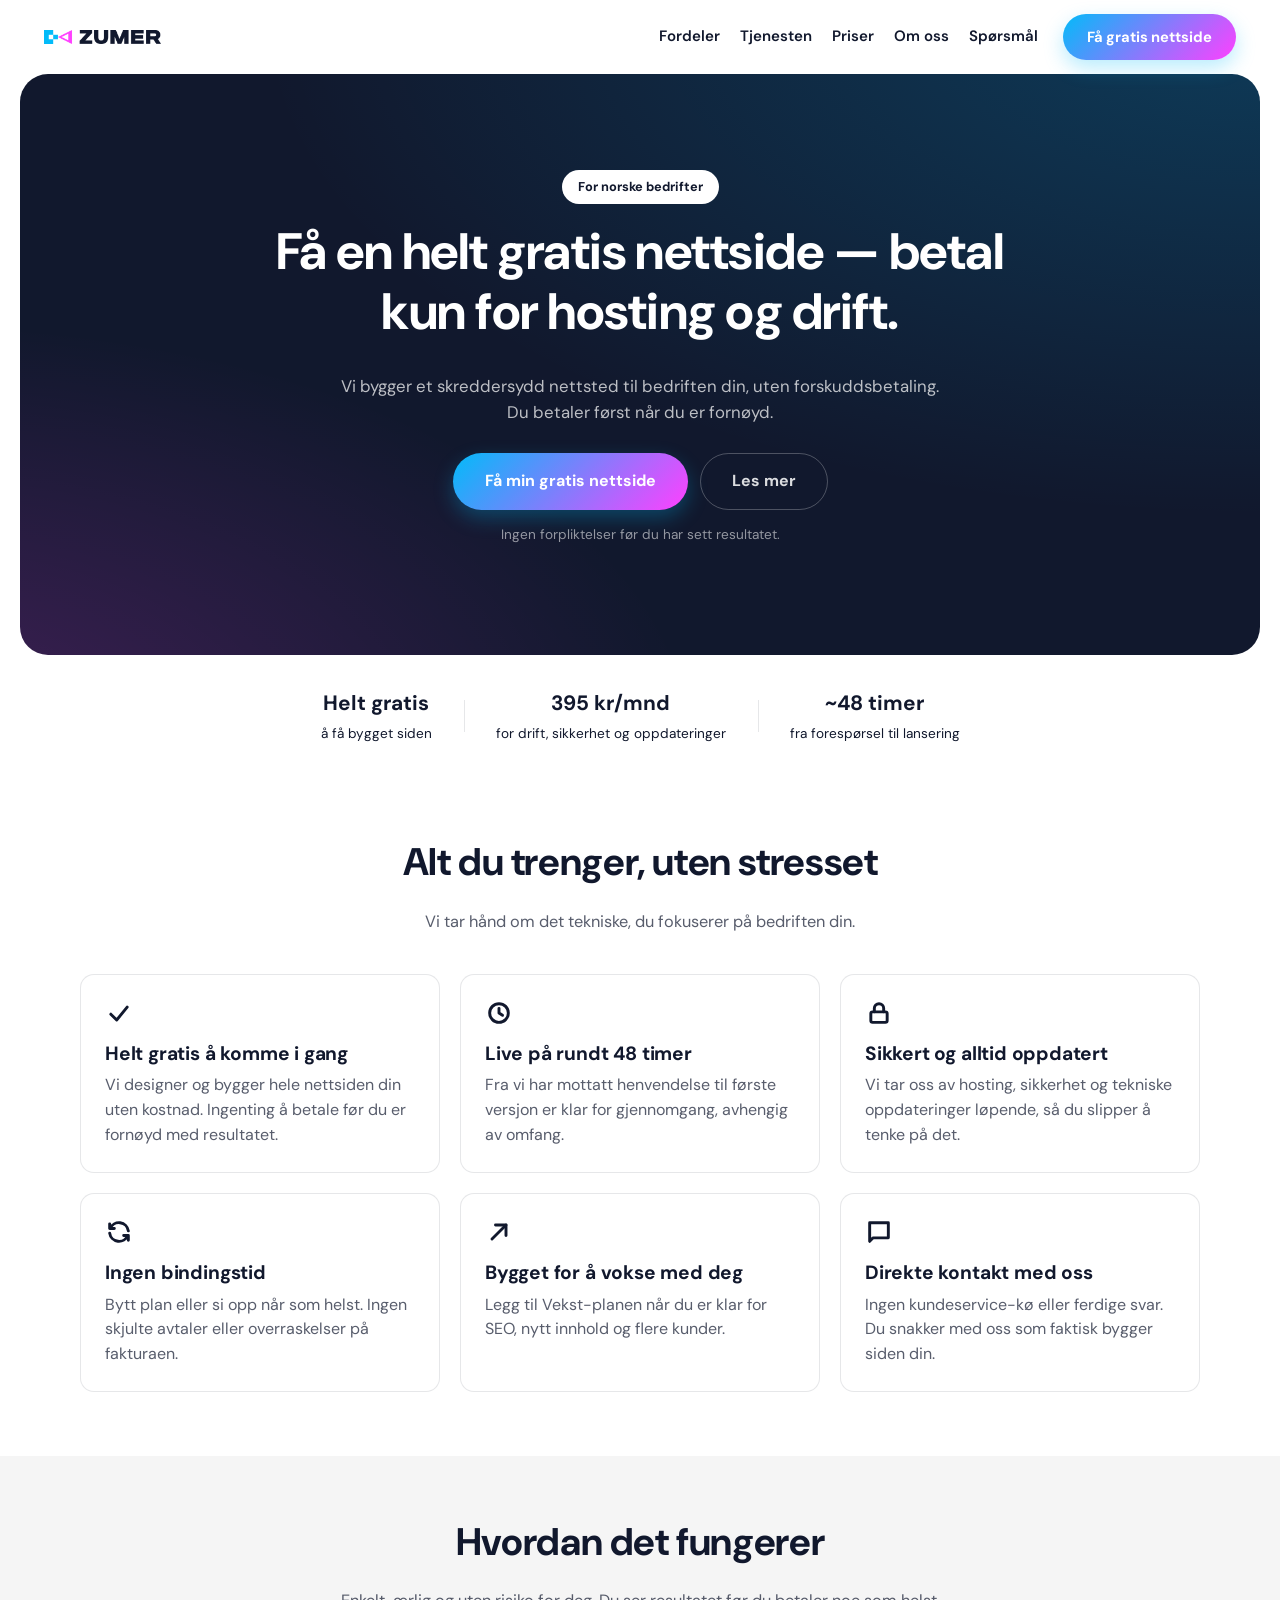
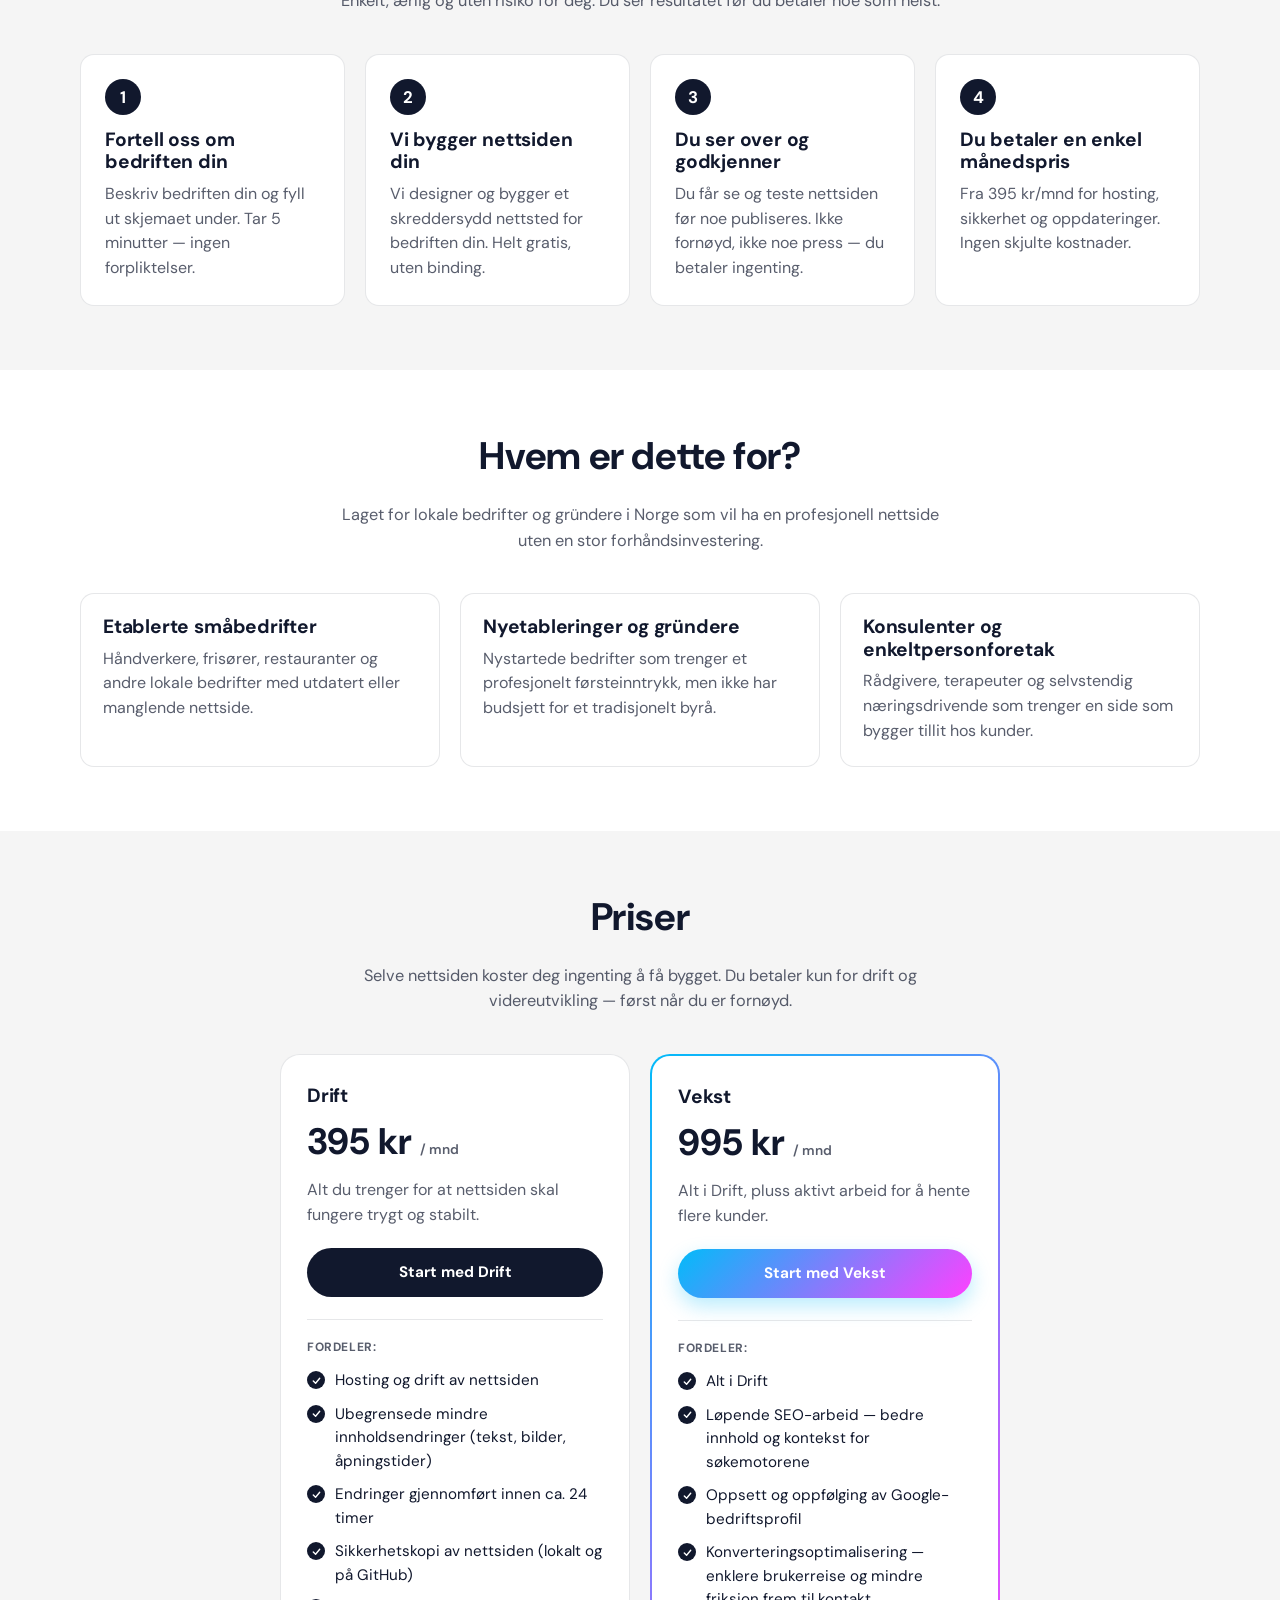
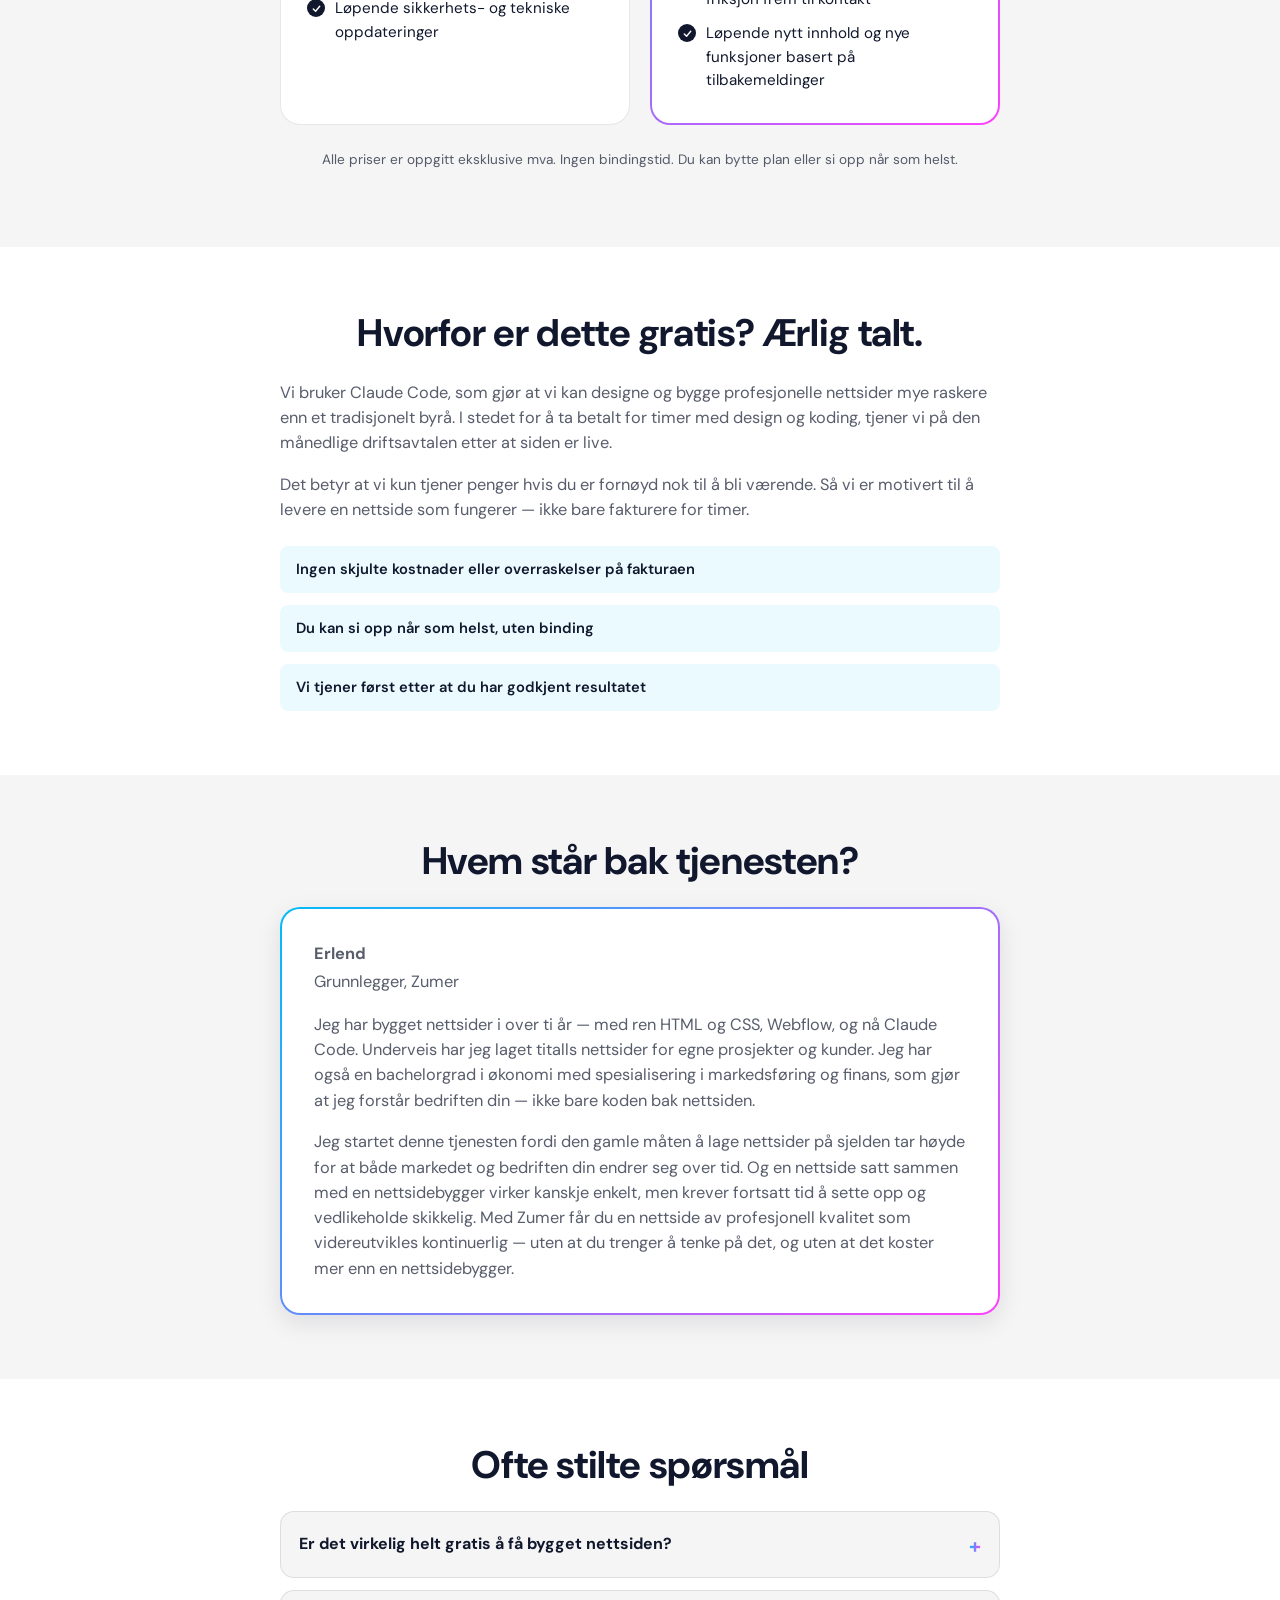
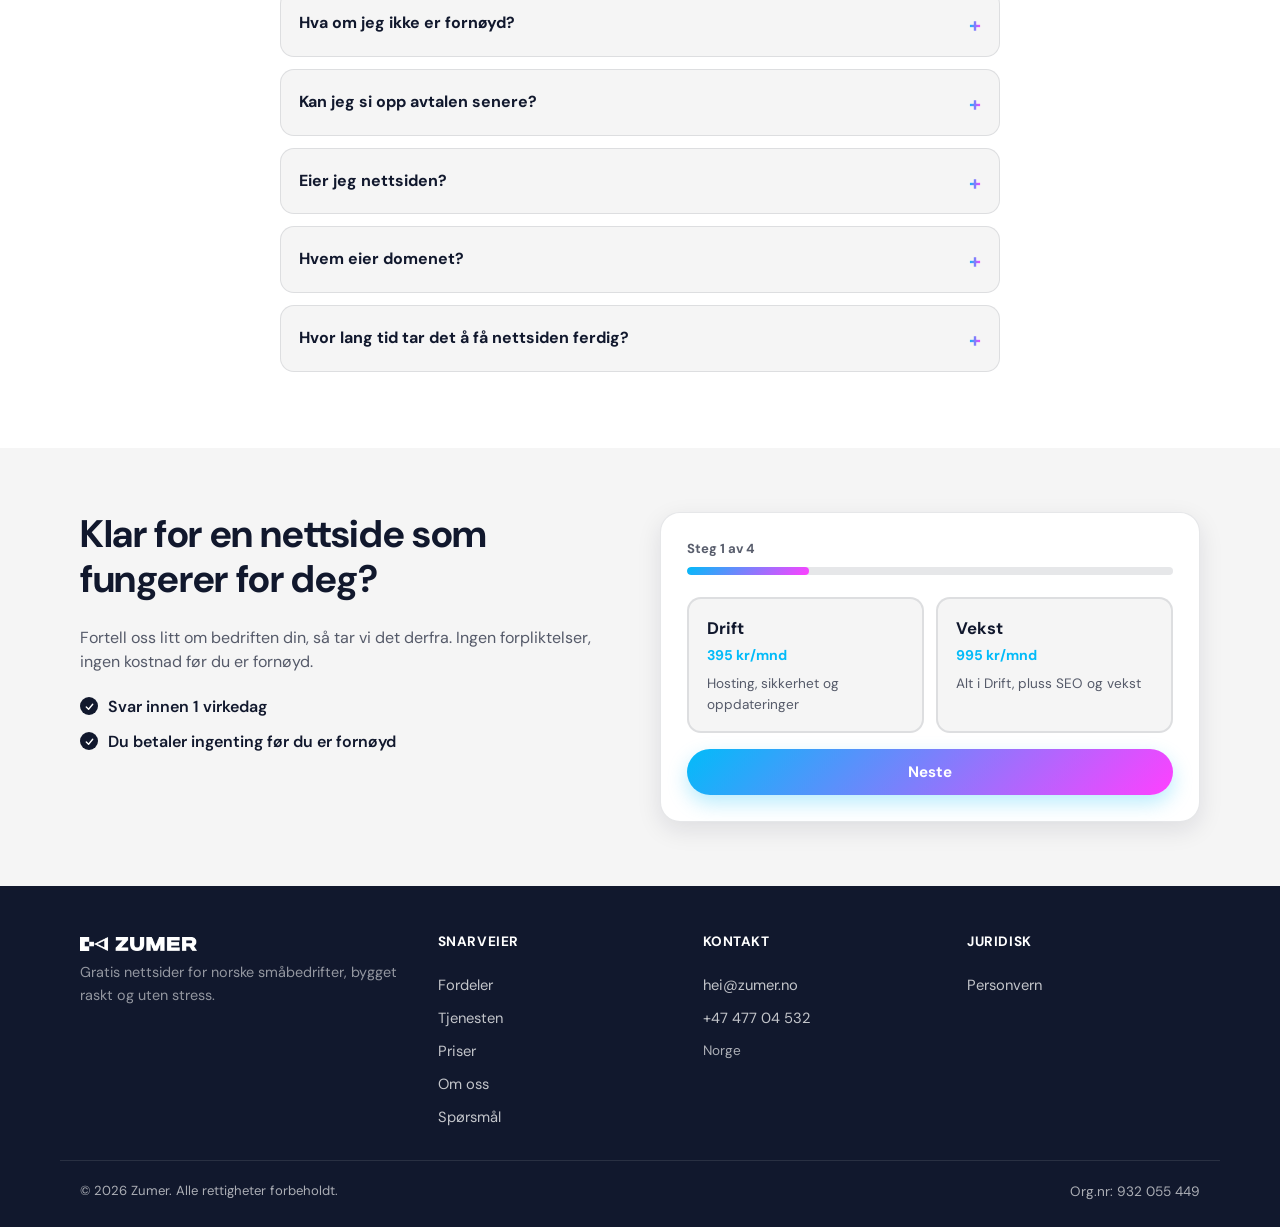
==== index.html @ efe540b2 "Add clean URLs so the address bar drops .html extensions Enables Vercel's cleanUrls so /personvern.h" ====
<!DOCTYPE html>
<html lang="no">
<head>
<!-- Meta Pixel Code -->
<script>
!function(f,b,e,v,n,t,s)
{if(f.fbq)return;n=f.fbq=function(){n.callMethod?
n.callMethod.apply(n,arguments):n.queue.push(arguments)};
if(!f._fbq)f._fbq=n;n.push=n;n.loaded=!0;n.version='2.0';
n.queue=[];t=b.createElement(e);t.async=!0;
t.src=v;s=b.getElementsByTagName(e)[0];
s.parentNode.insertBefore(t,s)}(window, document,'script',
'https://connect.facebook.net/en_US/fbevents.js');
fbq('init', '557366873547529');
fbq('track', 'PageView');
</script>
<noscript><img height="1" width="1" style="display:none"
src="https://www.facebook.com/tr?id=557366873547529&ev=PageView&noscript=1"
/></noscript>
<!-- End Meta Pixel Code -->
<meta charset="UTF-8">
<meta name="viewport" content="width=device-width, initial-scale=1">
<title>Zumer — Gratis nettside for din bedrift</title>
<meta name="description" content="Vi bygger en profesjonell nettside til din bedrift helt gratis. Du betaler først når du er fornøyd — fra 395 kr/mnd for drift, sikkerhet og oppdateringer.">
<link rel="icon" href="img/favicon.png">
<link rel="preconnect" href="https://fonts.googleapis.com">
<link rel="preconnect" href="https://fonts.gstatic.com" crossorigin>
<link rel="preload" as="style" href="https://fonts.googleapis.com/css2?family=DM+Sans:opsz,wght@9..40,400;9..40,500;9..40,600;9..40,700;9..40,800&display=swap">
<link rel="stylesheet" href="https://fonts.googleapis.com/css2?family=DM+Sans:opsz,wght@9..40,400;9..40,500;9..40,600;9..40,700;9..40,800&display=swap" media="print" onload="this.media='all'; this.onload=null;">
<noscript><link rel="stylesheet" href="https://fonts.googleapis.com/css2?family=DM+Sans:opsz,wght@9..40,400;9..40,500;9..40,600;9..40,700;9..40,800&display=swap"></noscript>
<link rel="stylesheet" href="css/styles.css">
</head>
<body>

<a class="skip-link" href="#main">Hopp til innhold</a>

<header class="site-header" id="site-header">
  <div class="container-wide nav-wrap">
    <a href="#" class="logo">
      <img src="img/logo.png" alt="Zumer" class="logo-mark" width="402" height="48">
    </a>

    <button class="nav-toggle" id="navToggle" aria-expanded="false" aria-controls="primaryNav" aria-label="Åpne meny">
      <span></span><span></span><span></span>
    </button>

    <nav class="nav-links" id="primaryNav">
      <a href="#fordeler">Fordeler</a>
      <a href="#hvordan">Tjenesten</a>
      <a href="#priser">Priser</a>
      <a href="#om">Om oss</a>
      <a href="#faq">Spørsmål</a>
    </nav>

    <a href="#kontakt" class="btn btn-primary header-cta">Få gratis nettside</a>
  </div>
</header>

<main id="main">

  <!-- HERO -->
  <section class="hero">
    <div class="container hero-inner">
      <span class="eyebrow">
        <span class="eyebrow-label">For norske bedrifter</span>
      </span>
      <h1>Få en helt gratis nettside — betal kun for hosting og drift.</h1>
      <p class="hero-sub">Vi bygger et skreddersydd nettsted til bedriften din, uten forskuddsbetaling. Du betaler først når du er fornøyd.</p>
      <div class="hero-actions">
        <a href="#kontakt" class="btn btn-primary btn-lg">Få min gratis nettside</a>
        <a href="#fordeler" class="btn btn-ghost btn-lg">Les mer</a>
      </div>
      <p class="hero-note">Ingen forpliktelser før du har sett resultatet.</p>
    </div>
  </section>

  <!-- TRUST STRIP -->
  <section class="trust-strip">
    <div class="container-wide">
      <dl class="trust-stats">
        <div><dt>Helt gratis</dt><dd>å få bygget siden</dd></div>
        <div><dt>395 kr/mnd</dt><dd>for drift, sikkerhet og oppdateringer</dd></div>
        <div><dt>~48 timer</dt><dd>fra forespørsel til lansering</dd></div>
      </dl>
    </div>
  </section>

  <!-- BENEFITS -->
  <section class="section" id="fordeler">
    <div class="container">
      <h2>Alt du trenger, uten stresset</h2>
      <p class="section-sub">Vi tar hånd om det tekniske, du fokuserer på bedriften din.</p>

      <div class="grid grid-3 benefits-grid">
        <div class="benefit-card">
          <span class="benefit-icon" aria-hidden="true">
            <svg viewBox="0 0 24 24" fill="none" stroke="currentColor" stroke-width="2.5" stroke-linecap="round" stroke-linejoin="round"><polyline points="5 13 10 18 19 7"/></svg>
          </span>
          <h3>Helt gratis å komme i gang</h3>
          <p>Vi designer og bygger hele nettsiden din uten kostnad. Ingenting å betale før du er fornøyd med resultatet.</p>
        </div>
        <div class="benefit-card">
          <span class="benefit-icon" aria-hidden="true">
            <svg viewBox="0 0 24 24" fill="none" stroke="currentColor" stroke-width="2.5" stroke-linecap="round" stroke-linejoin="round"><circle cx="12" cy="12" r="8"/><path d="M12 8v4l3 2"/></svg>
          </span>
          <h3>Live på rundt 48 timer</h3>
          <p>Fra vi har mottatt henvendelse til første versjon er klar for gjennomgang, avhengig av omfang.</p>
        </div>
        <div class="benefit-card">
          <span class="benefit-icon" aria-hidden="true">
            <svg viewBox="0 0 24 24" fill="none" stroke="currentColor" stroke-width="2.5" stroke-linecap="round" stroke-linejoin="round"><rect x="5" y="11" width="14" height="9" rx="1.5"/><path d="M8 11V8a4 4 0 0 1 8 0v3"/></svg>
          </span>
          <h3>Sikkert og alltid oppdatert</h3>
          <p>Vi tar oss av hosting, sikkerhet og tekniske oppdateringer løpende, så du slipper å tenke på det.</p>
        </div>
        <div class="benefit-card">
          <span class="benefit-icon" aria-hidden="true">
            <svg viewBox="0 0 24 24" fill="none" stroke="currentColor" stroke-width="2.5" stroke-linecap="round" stroke-linejoin="round"><path d="M20 11a8.1 8.1 0 0 0 -15.5 -2m-.5 -4v4h4"/><path d="M4 13a8.1 8.1 0 0 0 15.5 2m.5 4v-4h-4"/></svg>
          </span>
          <h3>Ingen bindingstid</h3>
          <p>Bytt plan eller si opp når som helst. Ingen skjulte avtaler eller overraskelser på fakturaen.</p>
        </div>
        <div class="benefit-card">
          <span class="benefit-icon" aria-hidden="true">
            <svg viewBox="0 0 24 24" fill="none" stroke="currentColor" stroke-width="2.5" stroke-linecap="round" stroke-linejoin="round"><path d="M6 18L18 6"/><path d="M9 6h9v9"/></svg>
          </span>
          <h3>Bygget for å vokse med deg</h3>
          <p>Legg til Vekst-planen når du er klar for SEO, nytt innhold og flere kunder.</p>
        </div>
        <div class="benefit-card">
          <span class="benefit-icon" aria-hidden="true">
            <svg viewBox="0 0 24 24" fill="none" stroke="currentColor" stroke-width="2.5" stroke-linecap="round" stroke-linejoin="round"><path d="M4 4h16v13H7l-3 3z"/></svg>
          </span>
          <h3>Direkte kontakt med oss</h3>
          <p>Ingen kundeservice-kø eller ferdige svar. Du snakker med oss som faktisk bygger siden din.</p>
        </div>
      </div>
    </div>
  </section>

  <!-- HOW IT WORKS -->
  <section class="section section-alt" id="hvordan">
    <div class="container">
      <h2>Hvordan det fungerer</h2>
      <p class="section-sub">Enkelt, ærlig og uten risiko for deg. Du ser resultatet før du betaler noe som helst.</p>

      <ol class="steps">
        <li class="step">
          <span class="step-num">1</span>
          <h3>Fortell oss om bedriften din</h3>
          <p>Beskriv bedriften din og fyll ut skjemaet under. Tar 5 minutter — ingen forpliktelser.</p>
        </li>
        <li class="step">
          <span class="step-num">2</span>
          <h3>Vi bygger nettsiden din</h3>
          <p>Vi designer og bygger et skreddersydd nettsted for bedriften din. Helt gratis, uten binding.</p>
        </li>
        <li class="step">
          <span class="step-num">3</span>
          <h3>Du ser over og godkjenner</h3>
          <p>Du får se og teste nettsiden før noe publiseres. Ikke fornøyd, ikke noe press — du betaler ingenting.</p>
        </li>
        <li class="step">
          <span class="step-num">4</span>
          <h3>Du betaler en enkel månedspris</h3>
          <p>Fra 395 kr/mnd for hosting, sikkerhet og oppdateringer. Ingen skjulte kostnader.</p>
        </li>
      </ol>
    </div>
  </section>

  <!-- WHO IT'S FOR -->
  <section class="section" id="hvem">
    <div class="container">
      <h2>Hvem er dette for?</h2>
      <p class="section-sub">Laget for lokale bedrifter og gründere i Norge som vil ha en profesjonell nettside uten en stor forhåndsinvestering.</p>

      <div class="grid grid-3">
        <div class="card-simple">
          <h3>Etablerte småbedrifter</h3>
          <p>Håndverkere, frisører, restauranter og andre lokale bedrifter med utdatert eller manglende nettside.</p>
        </div>
        <div class="card-simple">
          <h3>Nyetableringer og gründere</h3>
          <p>Nystartede bedrifter som trenger et profesjonelt førsteinntrykk, men ikke har budsjett for et tradisjonelt byrå.</p>
        </div>
        <div class="card-simple">
          <h3>Konsulenter og enkeltpersonforetak</h3>
          <p>Rådgivere, terapeuter og selvstendig næringsdrivende som trenger en side som bygger tillit hos kunder.</p>
        </div>
      </div>
    </div>
  </section>

  <!-- PRICING -->
  <section class="section section-alt" id="priser">
    <div class="container">
      <h2>Priser</h2>
      <p class="section-sub">Selve nettsiden koster deg ingenting å få bygget. Du betaler kun for drift og videreutvikling — først når du er fornøyd.</p>

      <div class="grid grid-2 pricing-grid">
        <div class="price-card">
          <h3>Drift</h3>
          <p class="price"><span class="price-num">395</span> kr <span class="price-unit">/ mnd</span></p>
          <p class="price-desc">Alt du trenger for at nettsiden skal fungere trygt og stabilt.</p>
          <a href="#kontakt" class="btn btn-dark btn-block" data-plan="Drift">Start med Drift</a>
          <div class="price-divider"></div>
          <p class="price-features-label">Fordeler:</p>
          <ul class="price-features">
            <li>Hosting og drift av nettsiden</li>
            <li>Ubegrensede mindre innholdsendringer (tekst, bilder, åpningstider)</li>
            <li>Endringer gjennomført innen ca. 24 timer</li>
            <li>Sikkerhetskopi av nettsiden (lokalt og på GitHub)</li>
            <li>Løpende sikkerhets- og tekniske oppdateringer</li>
          </ul>
        </div>

        <div class="price-card price-card-featured">
          <h3>Vekst</h3>
          <p class="price"><span class="price-num">995</span> kr <span class="price-unit">/ mnd</span></p>
          <p class="price-desc">Alt i Drift, pluss aktivt arbeid for å hente flere kunder.</p>
          <a href="#kontakt" class="btn btn-primary btn-block" data-plan="Vekst">Start med Vekst</a>
          <div class="price-divider"></div>
          <p class="price-features-label">Fordeler:</p>
          <ul class="price-features">
            <li>Alt i Drift</li>
            <li>Løpende SEO-arbeid — bedre innhold og kontekst for søkemotorene</li>
            <li>Oppsett og oppfølging av Google-bedriftsprofil</li>
            <li>Konverteringsoptimalisering — enklere brukerreise og mindre friksjon frem til kontakt</li>
            <li>Løpende nytt innhold og nye funksjoner basert på tilbakemeldinger</li>
          </ul>
        </div>
      </div>
      <p class="pricing-footnote">Alle priser er oppgitt eksklusive mva. Ingen bindingstid. Du kan bytte plan eller si opp når som helst.</p>
    </div>
  </section>

  <!-- WHY FREE -->
  <section class="section" id="hvorfor-gratis">
    <div class="container narrow">
      <h2>Hvorfor er dette gratis? Ærlig talt.</h2>
      <p class="why-text">Vi bruker Claude Code, som gjør at vi kan designe og bygge profesjonelle nettsider mye raskere enn et tradisjonelt byrå. I stedet for å ta betalt for timer med design og koding, tjener vi på den månedlige driftsavtalen etter at siden er live.</p>
      <p class="why-text">Det betyr at vi kun tjener penger hvis du er fornøyd nok til å bli værende. Så vi er motivert til å levere en nettside som fungerer — ikke bare fakturere for timer.</p>

      <ul class="why-list">
        <li>Ingen skjulte kostnader eller overraskelser på fakturaen</li>
        <li>Du kan si opp når som helst, uten binding</li>
        <li>Vi tjener først etter at du har godkjent resultatet</li>
      </ul>
    </div>
  </section>

  <!-- ABOUT -->
  <section class="section section-alt" id="om">
    <div class="container narrow">
      <h2>Hvem står bak tjenesten?</h2>

      <div class="about-card">
        <div class="about-header">
          <p class="about-name">Erlend</p>
          <p class="about-role">Grunnlegger, Zumer</p>
        </div>
        <p>Jeg har bygget nettsider i over ti år — med ren HTML og CSS, Webflow, og nå Claude Code. Underveis har jeg laget titalls nettsider for egne prosjekter og kunder. Jeg har også en bachelorgrad i økonomi med spesialisering i markedsføring og finans, som gjør at jeg forstår bedriften din — ikke bare koden bak nettsiden.</p>
        <p>Jeg startet denne tjenesten fordi den gamle måten å lage nettsider på sjelden tar høyde for at både markedet og bedriften din endrer seg over tid. Og en nettside satt sammen med en nettsidebygger virker kanskje enkelt, men krever fortsatt tid å sette opp og vedlikeholde skikkelig. Med Zumer får du en nettside av profesjonell kvalitet som videreutvikles kontinuerlig — uten at du trenger å tenke på det, og uten at det koster mer enn en nettsidebygger.</p>
      </div>
    </div>
  </section>

  <!-- PORTFOLIO (placeholder) -->
  <section class="section" id="arbeid" hidden>
    <div class="container">
      <h2>Eksempler på arbeidet vårt</h2>
      <p class="section-sub">Vi fyller på med ekte prosjekter etter hvert. Under er eksempler på type nettsider vi lager.</p>

      <div class="grid grid-3">
        <article class="portfolio-card">
          <div class="portfolio-thumb" aria-hidden="true">Frisørsalong</div>
          <div class="portfolio-body">
            <span class="example-badge">Eksempel</span>
            <h3>Frisørsalong</h3>
            <p>Timebestilling, tjenesteoversikt og bilder av salongen.</p>
          </div>
        </article>
        <article class="portfolio-card">
          <div class="portfolio-thumb" aria-hidden="true">Håndverksbedrift</div>
          <div class="portfolio-body">
            <span class="example-badge">Eksempel</span>
            <h3>Håndverksbedrift</h3>
            <p>Tjenester, tidligere prosjekter og enkel kontaktskjema for tilbud.</p>
          </div>
        </article>
        <article class="portfolio-card">
          <div class="portfolio-thumb" aria-hidden="true">Lokal kafé</div>
          <div class="portfolio-body">
            <span class="example-badge">Eksempel</span>
            <h3>Lokal kafé</h3>
            <p>Meny, åpningstider og kart — optimalisert for mobil.</p>
          </div>
        </article>
      </div>
    </div>
  </section>

  <!-- TESTIMONIALS (placeholder) -->
  <section class="section section-alt" id="kunder" hidden>
    <div class="container">
      <h2>Hva kundene sier</h2>
      <p class="section-sub">Ekte kundehistorier legges til fortløpende. Under er eksempler på hvordan det vil se ut.</p>

      <div class="grid grid-3">
        <blockquote class="testimonial">
          <span class="example-badge">Eksempel</span>
          <p>«Vi fikk en nettside vi faktisk er stolte av, uten å måtte betale noe før den var ferdig. Enklere kan det ikke bli.»</p>
          <footer>Eier, lokal frisørsalong</footer>
        </blockquote>
        <blockquote class="testimonial">
          <span class="example-badge">Eksempel</span>
          <p>«Som nyoppstartet hadde vi ikke budsjett til et byrå. Dette var risikofritt, og resultatet holder like høy kvalitet.»</p>
          <footer>Gründer, nyetablert selskap</footer>
        </blockquote>
        <blockquote class="testimonial">
          <span class="example-badge">Eksempel</span>
          <p>«Vekst-pakken har gitt oss flere henvendelser fra Google enn vi hadde forventet. Verdt det hver måned.»</p>
          <footer>Daglig leder, håndverksbedrift</footer>
        </blockquote>
      </div>
    </div>
  </section>

  <!-- FAQ -->
  <section class="section" id="faq">
    <div class="container narrow">
      <h2>Ofte stilte spørsmål</h2>

      <details class="faq-item" name="faq">
        <summary>Er det virkelig helt gratis å få bygget nettsiden?</summary>
        <p>Ja. Du betaler ingenting for design og utvikling. Den eneste kostnaden er den månedlige driftsprisen, som starter først når du er fornøyd og har godkjent nettsiden.</p>
      </details>
      <details class="faq-item" name="faq">
        <summary>Hva om jeg ikke er fornøyd?</summary>
        <p>Da betaler du ingenting. Du ser og tester nettsiden før noe publiseres eller faktureres.</p>
      </details>
      <details class="faq-item" name="faq">
        <summary>Kan jeg si opp avtalen senere?</summary>
        <p>Ja, det er ingen bindingstid. Du kan si opp når som helst.</p>
      </details>
      <details class="faq-item" name="faq">
        <summary>Eier jeg nettsiden?</summary>
        <p>Nei, nettsiden er en del av den månedlige driftsavtalen, litt som et abonnement. Du eier innholdet og merkevaren din, men selve nettsiden er knyttet til avtalen og kan ikke flyttes til en annen leverandør. Det er også derfor vi kan bygge den helt gratis i utgangspunktet.</p>
      </details>
      <details class="faq-item" name="faq">
        <summary>Hvem eier domenet?</summary>
        <p>Du eier domenet. Domenet registreres av deg, så du har fullt eierskap og kontroll over det uavhengig av avtalen med oss.</p>
      </details>
      <details class="faq-item" name="faq">
        <summary>Hvor lang tid tar det å få nettsiden ferdig?</summary>
        <p>Vanligvis rundt 48 timer fra vi har mottatt henvendelse til første versjon er klar for gjennomgang, avhengig av omfang.</p>
      </details>
    </div>
  </section>

  <!-- FINAL CTA / CONTACT -->
  <section class="section cta-section" id="kontakt">
    <div class="container cta-inner">
      <div class="cta-text">
        <h2>Klar for en nettside som fungerer for deg?</h2>
        <p>Fortell oss litt om bedriften din, så tar vi det derfra. Ingen forpliktelser, ingen kostnad før du er fornøyd.</p>
        <ul class="cta-points">
          <li>Svar innen 1 virkedag</li>
          <li>Du betaler ingenting før du er fornøyd</li>
        </ul>
      </div>

      <form class="contact-form" id="contactForm" data-mailto="hei@zumer.no" novalidate>
        <p class="form-step-label" id="formStepLabel">Steg 1 av 3</p>
        <div class="form-progress"><div class="form-progress-bar" id="formProgressBar"></div></div>

        <div class="form-step" data-step="1">
          <div class="plan-select">
            <label class="plan-card">
              <input type="radio" name="Plan" value="Drift">
              <span class="plan-card-name">Drift</span>
              <span class="plan-card-price">395 kr/mnd</span>
              <span class="plan-card-desc">Hosting, sikkerhet og oppdateringer</span>
            </label>
            <label class="plan-card">
              <input type="radio" name="Plan" value="Vekst">
              <span class="plan-card-name">Vekst</span>
              <span class="plan-card-price">995 kr/mnd</span>
              <span class="plan-card-desc">Alt i Drift, pluss SEO og vekst</span>
            </label>
          </div>
          <p class="plan-error" id="planError" hidden>Velg en plan for å fortsette.</p>
        </div>

        <div class="form-step" data-step="2" hidden>
          <div class="form-row">
            <label for="message">Kort om bedriften din</label>
            <textarea id="message" name="body" rows="6" placeholder="Hva slags bedrift, og hva ønsker du deg av en nettside?"></textarea>
          </div>
        </div>

        <div class="form-step" data-step="3" hidden>
          <div class="form-row">
            <label for="name">Navn</label>
            <input type="text" id="name" name="Navn" placeholder="Fullt navn" required>
          </div>
          <div class="form-row">
            <label for="business">Bedriftsnavn</label>
            <input type="text" id="business" name="Bedrift" placeholder="Bedriftens navn" required>
          </div>
        </div>

        <div class="form-step" data-step="4" hidden>
          <div class="form-row">
            <label for="email">E-post</label>
            <input type="email" id="email" name="subject" placeholder="E-postadresse" required>
          </div>
          <div class="form-row">
            <label for="phone">Telefon</label>
            <input type="tel" id="phone" name="Telefon" placeholder="Telefonnummer" required>
          </div>
        </div>

        <div class="form-nav">
          <button type="button" class="btn btn-outline form-back" id="formBack" hidden>Tilbake</button>
          <button type="button" class="btn btn-primary" id="formNext">Neste</button>
          <button type="submit" class="btn btn-dark" id="formSubmit" hidden>Send inn</button>
        </div>
      </form>
    </div>
  </section>

</main>

<footer class="site-footer">
  <div class="container footer-grid">
    <div>
      <a href="#" class="logo logo-footer">
        <img src="img/logo.png" alt="Zumer" class="logo-mark" width="402" height="48">
      </a>
      <p class="footer-tagline">Gratis nettsider for norske småbedrifter, bygget raskt og uten stress.</p>
    </div>

    <div class="footer-col">
      <h3>Snarveier</h3>
      <a href="#fordeler">Fordeler</a>
      <a href="#hvordan">Tjenesten</a>
      <a href="#priser">Priser</a>
      <a href="#om">Om oss</a>
      <a href="#faq">Spørsmål</a>
    </div>

    <div class="footer-col">
      <h3>Kontakt</h3>
      <a href="mailto:hei@zumer.no">hei@zumer.no</a>
      <a href="tel:+4747704532">+47 477 04 532</a>
      <span class="footer-muted">Norge</span>
    </div>

    <div class="footer-col">
      <h3>Juridisk</h3>
      <a href="/personvern">Personvern</a>
    </div>
  </div>
  <div class="container footer-bottom">
    <span>© 2026 Zumer. Alle rettigheter forbeholdt.</span>
    <span class="footer-muted">Org.nr: 932 055 449</span>
  </div>
</footer>

<script src="js/main.js"></script>
</body>
</html>
---- css/styles.css ----
@font-face {
  font-family: 'Markdisc';
  src: url('../fonts/markdisc-regular.otf') format('opentype');
  font-weight: 400;
  font-style: normal;
  font-display: swap;
}

:root {
  --color-bg: #ffffff;
  --color-bg-alt: #F5F5F5;
  --color-dark: #11182D;
  --color-text: var(--color-dark);
  --color-text-muted: rgba(17, 24, 45, 0.7);
  --color-border: rgba(17, 24, 45, 0.1);

  --color-cyan: #02BBF9;
  --color-magenta: #FF40FF;
  --gradient-brand: linear-gradient(135deg, var(--color-cyan) 0%, var(--color-magenta) 100%);

  --color-primary: var(--color-cyan);
  --color-primary-dark: var(--color-dark);
  --color-primary-light: rgba(2, 187, 249, 0.08);

  --color-header-bg: var(--color-dark);

  --font-display: 'DM Sans', -apple-system, BlinkMacSystemFont, "Segoe UI", Roboto, "Helvetica Neue", Arial, sans-serif;
  --font-body: 'DM Sans', -apple-system, BlinkMacSystemFont, "Segoe UI", Roboto, "Helvetica Neue", Arial, sans-serif;

  --radius-sm: 8px;
  --radius-md: 14px;
  --radius-lg: 20px;
  --radius-xl: 28px;

  --shadow-sm: 0 1px 2px rgba(17, 24, 45, 0.08);
  --shadow-md: 0 8px 24px rgba(17, 24, 45, 0.10);
  --shadow-lg: 0 20px 40px rgba(17, 24, 45, 0.14);

  --container-w: 1160px;
  --container-wide: 1480px;
}

* { box-sizing: border-box; }

html {
  scroll-behavior: smooth;
}

body {
  margin: 0;
  font-family: var(--font-body);
  color: var(--color-text);
  background: var(--color-bg);
  line-height: 1.55;
  -webkit-font-smoothing: antialiased;
}

img { max-width: 100%; display: block; }

h1, h2, h3 {
  font-family: var(--font-display);
  line-height: 1.18;
  margin: 0 0 0.6em;
  font-weight: 700;
  letter-spacing: -0.01em;
}

h2 { font-size: clamp(1.6rem, 1.3rem + 1.4vw, 2.4rem); }
h3 { font-size: 1.2rem; }

p { margin: 0 0 1em; color: var(--color-text-muted); }

.container {
  max-width: var(--container-w);
  margin: 0 auto;
  padding: 0 20px;
}

.container.narrow { max-width: 760px; }

.container-wide {
  max-width: var(--container-wide);
  margin: 0 auto;
  padding: 0 20px;
}

.skip-link {
  position: absolute;
  left: -999px;
  top: 0;
  background: var(--color-dark);
  color: #fff;
  padding: 10px 16px;
  border-radius: 0 0 8px 0;
  z-index: 1000;
}
.skip-link:focus { left: 0; }

/* Buttons */
.btn {
  display: inline-flex;
  align-items: center;
  justify-content: center;
  gap: 8px;
  padding: 13px 26px;
  border-radius: 999px;
  font-family: inherit;
  font-weight: 700;
  font-size: 0.95rem;
  text-decoration: none;
  border: none;
  cursor: pointer;
  transition: transform 0.15s ease, box-shadow 0.15s ease, filter 0.15s ease, color 0.15s ease, border-color 0.15s ease, background-color 0.15s ease;
}
.btn[hidden] { display: none; }
.btn-primary {
  background: var(--gradient-brand);
  color: #fff;
  box-shadow: 0 8px 20px rgba(2, 187, 249, 0.28);
}
.btn-primary:hover {
  filter: brightness(1.06);
  transform: translateY(-1px);
  box-shadow: 0 12px 26px rgba(255, 64, 255, 0.3);
}
.btn-outline {
  background: #fff;
  border: 2px solid var(--color-border);
  padding: 11px 24px;
  color: var(--color-text);
}
.btn-outline:hover {
  border-color: var(--color-cyan);
  color: var(--color-primary-dark);
  background: var(--color-primary-light);
}
.btn-ghost {
  background: transparent;
  border: 1px solid rgba(255, 255, 255, 0.25);
  padding: 12px 25px;
  color: rgba(255, 255, 255, 0.85);
}
.btn-ghost:hover {
  background: rgba(255, 255, 255, 0.08);
  border-color: rgba(255, 255, 255, 0.4);
  color: #fff;
}
.btn-dark {
  background: var(--color-dark);
  color: #fff;
}
.btn-dark:hover {
  filter: brightness(1.2);
}
.btn-lg { padding: 16px 32px; font-size: 1rem; }
.btn-outline.btn-lg { padding: 14px 30px; }
.btn-ghost.btn-lg { padding: 15px 31px; }
.btn-block { width: 100%; }

/* Header */
.site-header {
  position: sticky;
  top: 0;
  z-index: 100;
  background: rgba(255, 255, 255, 0.92);
  backdrop-filter: saturate(180%) blur(8px);
}
.nav-wrap {
  display: flex;
  align-items: center;
  justify-content: space-between;
  gap: 10px;
  height: 68px;
  padding-left: 20px;
  padding-right: 20px;
}
.logo {
  display: inline-flex;
  align-items: center;
  text-decoration: none;
  flex-shrink: 0;
}
.logo-mark {
  height: 12px;
  width: auto;
  display: block;
}
.logo-footer .logo-mark { filter: brightness(0) invert(1); }

.nav-toggle {
  display: none;
}
.nav-toggle span {
  display: block;
  width: 22px;
  height: 2px;
  background: var(--color-text);
  border-radius: 2px;
  transition: transform 0.2s ease, opacity 0.2s ease;
}
.nav-toggle[aria-expanded="true"] span:nth-child(1) { transform: translateY(7px) rotate(45deg); }
.nav-toggle[aria-expanded="true"] span:nth-child(2) { opacity: 0; }
.nav-toggle[aria-expanded="true"] span:nth-child(3) { transform: translateY(-7px) rotate(-45deg); }

.nav-links {
  order: 4;
  position: absolute;
  top: 68px;
  left: 0;
  right: 0;
  background: #fff;
  border-bottom: 1px solid var(--color-border);
  flex-direction: column;
  padding: 8px 20px 16px;
  display: none;
  box-shadow: var(--shadow-md);
}
.nav-links.is-open { display: flex; }
.nav-links a {
  color: var(--color-text);
  text-decoration: none;
  padding: 12px 4px;
  font-weight: 600;
  border-bottom: 1px solid var(--color-border);
  transition: color 0.15s ease;
}
.nav-links a:hover { color: var(--color-cyan); }
.nav-links a:last-child { border-bottom: none; }

.header-cta {
  order: 2;
  padding: 10px 20px;
  font-size: 0.88rem;
  white-space: nowrap;
}

/* Hero */
.hero {
  max-width: var(--container-wide);
  margin: 0 15px;
  padding: 72px 0;
  border-radius: var(--radius-xl);
  overflow: hidden;
  position: relative;
  background:
    radial-gradient(1000px 500px at 100% -10%, rgba(2, 187, 249, 0.22), transparent),
    radial-gradient(800px 420px at -10% 115%, rgba(255, 64, 255, 0.20), transparent),
    var(--color-dark);
}
.hero-inner { text-align: center; padding-left: 30px; padding-right: 30px; }
.eyebrow {
  display: inline-flex;
  align-items: center;
  background: #fff;
  padding: 7px 16px;
  border-radius: 999px;
  margin-bottom: 18px;
}
.eyebrow-label {
  font-weight: 700;
  font-size: 0.8rem;
  color: var(--color-dark);
}
.hero h1 {
  color: #fff;
  font-size: clamp(2rem, 1.6rem + 2.2vw, 3.2rem);
  max-width: 820px;
  margin-left: auto;
  margin-right: auto;
}
.hero-sub {
  max-width: 620px;
  margin: 0 auto 28px;
  font-size: 1.05rem;
  color: rgba(255, 255, 255, 0.72);
}
.hero-actions {
  display: flex;
  flex-direction: column;
  gap: 12px;
  align-items: center;
  margin-bottom: 14px;
}
.hero-note {
  font-size: 0.85rem;
  color: rgba(255, 255, 255, 0.55);
}

/* Trust strip */
.trust-strip {
  padding: 32px 0;
  background: var(--color-bg);
}
.trust-stats {
  display: flex;
  flex-direction: column;
  align-items: center;
  gap: 20px;
  margin: 0;
}
.trust-stats > div { text-align: center; }
.trust-stats dt {
  font-family: var(--font-display);
  font-weight: 700;
  font-size: 1.3rem;
  color: var(--color-dark);
}
.trust-stats dd {
  margin: 4px 0 0;
  font-size: 0.85rem;
  color: var(--color-dark);
}

/* Sections */
.section { padding: 64px 0; }
.section-alt { background: var(--color-bg-alt); }
.section h2 { text-align: center; }

/* Legal pages */
.legal-content h1 { font-size: clamp(1.9rem, 1.5rem + 1.8vw, 2.6rem); margin-bottom: 0.5em; }
.legal-content h2 { text-align: left; margin-top: 2em; }
.legal-content h3 { margin-top: 1.6em; }
.legal-content ul { padding-left: 1.2em; color: var(--color-text-muted); }
.legal-content li { margin-bottom: 0.5em; }
.legal-content a { color: var(--color-cyan); }
.section-sub {
  text-align: center;
  max-width: 620px;
  margin: 0 auto 40px;
  font-size: 1.02rem;
}

.grid { display: grid; gap: 20px; }
.grid-2 { grid-template-columns: 1fr; }
.grid-3 { grid-template-columns: 1fr; }

/* Steps */
.steps {
  list-style: none;
  margin: 0;
  padding: 0;
  display: grid;
  gap: 20px;
  grid-template-columns: 1fr;
  counter-reset: step;
}
.step {
  background: #fff;
  border: 1px solid var(--color-border);
  border-radius: var(--radius-md);
  padding: 24px;
  position: relative;
}
.step-num {
  display: inline-flex;
  align-items: center;
  justify-content: center;
  width: 36px;
  height: 36px;
  border-radius: 50%;
  background: var(--color-dark);
  color: #fff;
  font-family: var(--font-display);
  font-weight: 700;
  font-size: 1.05rem;
  margin-bottom: 14px;
}
.step h3 { margin-bottom: 8px; }
.step p { margin-bottom: 0; }

/* Cards */
.card-simple {
  background: #fff;
  border: 1px solid var(--color-border);
  border-radius: var(--radius-md);
  padding: 22px;
}
.card-simple h3 { margin-bottom: 8px; }
.card-simple p { margin-bottom: 0; }

/* Benefits */
.benefit-card {
  background: #fff;
  border: 1px solid var(--color-border);
  border-radius: var(--radius-md);
  padding: 24px;
}
.benefit-icon {
  display: inline-flex;
  align-items: center;
  justify-content: center;
  color: var(--color-dark);
  margin-bottom: 16px;
}
.benefit-icon svg { width: 28px; height: 28px; }
.benefit-card h3 { margin-bottom: 8px; }
.benefit-card p { margin-bottom: 0; }

.who-tags-label {
  text-align: center;
  margin: 40px 0 14px;
  font-weight: 700;
  color: var(--color-text);
}
.tags {
  display: flex;
  flex-wrap: wrap;
  justify-content: center;
  gap: 10px;
}
.tag {
  background: var(--color-primary-light);
  color: var(--color-primary-dark);
  font-size: 0.85rem;
  font-weight: 600;
  padding: 8px 14px;
  border-radius: 999px;
}

/* Pricing */
.pricing-grid { max-width: 720px; margin: 0 auto; }
.price-card {
  background: #fff;
  border: 1px solid var(--color-border);
  border-radius: var(--radius-lg);
  padding: 30px 26px;
  position: relative;
  display: flex;
  flex-direction: column;
}
.price-card-featured {
  border: 2px solid transparent;
  background-image: linear-gradient(#fff, #fff), var(--gradient-brand);
  background-origin: border-box;
  background-clip: padding-box, border-box;
}
.price-badge {
  position: absolute;
  top: -13px;
  left: 26px;
  background: var(--gradient-brand);
  color: #fff;
  font-size: 0.75rem;
  font-weight: 800;
  padding: 5px 12px;
  border-radius: 999px;
}
.price-card h3 { margin-bottom: 6px; }
.price {
  font-family: var(--font-display);
  font-weight: 700;
  font-size: clamp(1.9rem, 1.5rem + 1.4vw, 2.3rem);
  color: var(--color-text);
  margin: 0 0 8px;
}
.price-num {
  color: var(--color-dark);
}
.price-unit {
  font-family: var(--font-body);
  font-weight: 600;
  font-size: 0.85rem;
  color: var(--color-text-muted);
}
.price-desc { margin-bottom: 20px; }
.price-divider {
  height: 1px;
  background: var(--color-border);
  margin: 22px 0 18px;
}
.price-features-label {
  font-size: 0.75rem;
  font-weight: 700;
  text-transform: uppercase;
  letter-spacing: 0.05em;
  color: var(--color-text-muted);
  margin: 0 0 12px;
}
.price-features {
  list-style: none;
  padding: 0;
  margin: 0;
  display: flex;
  flex-direction: column;
  gap: 10px;
  flex-grow: 1;
}
.price-features li {
  display: flex;
  align-items: flex-start;
  gap: 10px;
  font-size: 0.95rem;
}
.price-features li::before {
  content: "";
  flex-shrink: 0;
  width: 18px;
  height: 18px;
  margin-top: 2px;
  border-radius: 50%;
  background-color: var(--color-dark);
  background-image: url("data:image/svg+xml,%3Csvg xmlns='http://www.w3.org/2000/svg' viewBox='0 0 24 24' fill='none' stroke='white' stroke-width='3' stroke-linecap='round' stroke-linejoin='round'%3E%3Cpolyline points='5 13 10 18 19 7'/%3E%3C/svg%3E");
  background-repeat: no-repeat;
  background-position: center;
  background-size: 60%;
}
.pricing-footnote {
  text-align: center;
  font-size: 0.85rem;
  margin-top: 24px;
}

/* Why free */
.why-text { font-size: 1.02rem; }
.why-list {
  list-style: none;
  padding: 0;
  margin: 24px 0 0;
  display: flex;
  flex-direction: column;
  gap: 12px;
}
.why-list li {
  background: var(--color-primary-light);
  border-radius: var(--radius-sm);
  padding: 12px 16px;
  font-weight: 600;
  font-size: 0.92rem;
  color: var(--color-text);
}

/* About */
.about-card {
  border: 2px solid transparent;
  border-radius: var(--radius-lg);
  padding: 32px;
  box-shadow: var(--shadow-md);
  background-image: linear-gradient(#fff, #fff), var(--gradient-brand);
  background-origin: border-box;
  background-clip: padding-box, border-box;
}
.about-header { margin-bottom: 18px; }
.about-name {
  font-family: var(--font-display);
  font-weight: 700;
  font-size: 1.15rem;
  margin: 0;
}
.about-role {
  color: var(--color-text-muted);
  font-size: 0.9rem;
  margin: 2px 0 0;
}
.about-card p { font-size: 1.02rem; }
.about-card p:last-of-type { margin-bottom: 0; }

/* Portfolio */
.portfolio-card {
  background: #fff;
  border: 1px solid var(--color-border);
  border-radius: var(--radius-md);
  overflow: hidden;
}
.portfolio-thumb {
  aspect-ratio: 16 / 10;
  background: linear-gradient(135deg, rgba(2, 187, 249, 0.16), rgba(255, 64, 255, 0.16));
  color: var(--color-dark);
  display: flex;
  align-items: center;
  justify-content: center;
  font-weight: 700;
  font-size: 0.95rem;
}
.portfolio-body { padding: 18px; }
.portfolio-body h3 { margin: 6px 0 8px; }
.portfolio-body p { margin-bottom: 0; font-size: 0.92rem; }

.example-badge {
  display: inline-block;
  background: rgba(255, 64, 255, 0.12);
  color: var(--color-dark);
  font-size: 0.7rem;
  font-weight: 800;
  text-transform: uppercase;
  letter-spacing: 0.04em;
  padding: 4px 9px;
  border-radius: 999px;
}

/* Testimonials */
.testimonial {
  background: #fff;
  border: 1px solid var(--color-border);
  border-radius: var(--radius-md);
  padding: 22px;
  margin: 0;
}
.testimonial p {
  font-size: 1rem;
  color: var(--color-text);
  margin: 12px 0 14px;
}
.testimonial footer {
  font-size: 0.85rem;
  color: var(--color-text-muted);
  font-weight: 600;
}

/* FAQ */
.faq-item {
  background: var(--color-bg-alt);
  border: 1px solid var(--color-border);
  border-radius: var(--radius-md);
  padding: 6px 18px;
  margin-bottom: 12px;
}
.faq-item summary {
  cursor: pointer;
  font-weight: 700;
  padding: 14px 0;
  list-style: none;
  position: relative;
  padding-right: 28px;
}
.faq-item summary::-webkit-details-marker { display: none; }
.faq-item summary::after {
  content: "+";
  position: absolute;
  right: 0;
  top: 12px;
  font-size: 1.3rem;
  font-weight: 700;
  background-image: linear-gradient(90deg, var(--color-cyan) 0%, var(--color-magenta) 100%);
  background-clip: text;
  -webkit-background-clip: text;
  color: transparent;
  -webkit-text-fill-color: transparent;
}
.faq-item[open] summary::after { content: "−"; }
.faq-item p { padding-bottom: 16px; margin: 0; }

/* CTA / Contact */
.cta-section { background: var(--color-bg-alt); }
.cta-inner {
  display: grid;
  gap: 40px;
  grid-template-columns: 1fr;
}
.cta-text h2 { text-align: left; }
.cta-points {
  list-style: none;
  padding: 0;
  margin: 20px 0 0;
  display: flex;
  flex-direction: column;
  gap: 10px;
}
.cta-points li {
  display: flex;
  align-items: flex-start;
  gap: 10px;
  font-weight: 600;
  color: var(--color-text);
}
.cta-points li::before {
  content: "";
  flex-shrink: 0;
  width: 18px;
  height: 18px;
  margin-top: 2px;
  border-radius: 50%;
  background-color: var(--color-dark);
  background-image: url("data:image/svg+xml,%3Csvg xmlns='http://www.w3.org/2000/svg' viewBox='0 0 24 24' fill='none' stroke='white' stroke-width='3' stroke-linecap='round' stroke-linejoin='round'%3E%3Cpolyline points='5 13 10 18 19 7'/%3E%3C/svg%3E");
  background-repeat: no-repeat;
  background-position: center;
  background-size: 60%;
}

.contact-form {
  background: #fff;
  border: 1px solid var(--color-border);
  border-radius: var(--radius-lg);
  padding: 26px;
  box-shadow: var(--shadow-md);
}
.form-row { margin-bottom: 16px; }
.form-row label {
  display: block;
  font-weight: 700;
  font-size: 0.88rem;
  margin-bottom: 6px;
}
.form-row input,
.form-row textarea {
  width: 100%;
  padding: 11px 18px;
  border: 1px solid var(--color-border);
  border-radius: 999px;
  font-size: 0.95rem;
  font-family: inherit;
  background: var(--color-bg-alt);
}
.form-row textarea { border-radius: var(--radius-lg); }
.form-row input:focus,
.form-row textarea:focus {
  outline: 2px solid var(--color-cyan);
  outline-offset: 1px;
  background: #fff;
}
.form-step-label {
  font-size: 0.82rem;
  font-weight: 700;
  color: var(--color-text-muted);
  margin: 0 0 8px;
}
.form-progress {
  height: 8px;
  background: var(--color-border);
  border-radius: 999px;
  overflow: hidden;
  margin-bottom: 22px;
}
.form-progress-bar {
  height: 100%;
  width: 33.33%;
  background: var(--gradient-brand);
  border-radius: 999px;
  transition: width 0.3s ease;
}
.form-nav {
  display: flex;
  gap: 12px;
  margin-top: 4px;
}
.form-nav .btn { flex: 1; }
.form-back { flex: 0 0 auto; }

.plan-select {
  display: grid;
  grid-template-columns: 1fr;
  gap: 12px;
  margin-bottom: 16px;
}
.plan-card {
  display: flex;
  flex-direction: column;
  border: 2px solid var(--color-border);
  border-radius: var(--radius-md);
  padding: 16px 18px;
  cursor: pointer;
  background: var(--color-bg-alt);
  transition: border-color 0.15s ease;
}
.plan-card input {
  position: absolute;
  width: 1px;
  height: 1px;
  overflow: hidden;
  clip: rect(0, 0, 0, 0);
}
.plan-card:hover { border-color: var(--color-cyan); }
.plan-card:has(input:checked) {
  border-color: transparent;
  background-image: linear-gradient(var(--color-bg-alt), var(--color-bg-alt)), var(--gradient-brand);
  background-origin: border-box;
  background-clip: padding-box, border-box;
}
.plan-card-name {
  font-family: var(--font-display);
  font-weight: 700;
  font-size: 1.05rem;
}
.plan-card-price {
  font-weight: 700;
  font-size: 0.88rem;
  color: var(--color-cyan);
  margin-top: 4px;
}
.plan-card-desc {
  font-size: 0.85rem;
  color: var(--color-text-muted);
  margin-top: 6px;
}
.plan-error {
  color: #d92662;
  font-size: 0.85rem;
  font-weight: 600;
  margin: 10px 0 0;
}

/* Footer */
.site-footer {
  background: var(--color-header-bg);
  color: rgba(255, 255, 255, 0.75);
  padding: 48px 0 24px;
}
.footer-grid {
  display: grid;
  gap: 32px;
  grid-template-columns: 1fr;
  padding-bottom: 32px;
  border-bottom: 1px solid rgba(255, 255, 255, 0.1);
}
.logo-footer { margin-bottom: 10px; }
.footer-tagline { font-size: 0.9rem; color: rgba(255, 255, 255, 0.55); max-width: 320px; }
.footer-col h3 { color: #fff; font-size: 0.85rem; text-transform: uppercase; letter-spacing: 0.04em; margin-bottom: 14px; }
.footer-col { display: flex; flex-direction: column; gap: 10px; }
.footer-col a { color: rgba(255, 255, 255, 0.75); text-decoration: none; font-size: 0.92rem; transition: color 0.15s ease; }
.footer-col a:hover { color: var(--color-cyan); }
.footer-muted { color: rgba(255, 255, 255, 0.65); font-size: 0.85rem; }
.footer-bottom {
  display: flex;
  flex-direction: column;
  gap: 8px;
  padding-top: 20px;
  font-size: 0.82rem;
  color: rgba(255, 255, 255, 0.65);
}

/* ===== Tablet / Desktop ===== */
@media (min-width: 720px) {
  .grid-2 { grid-template-columns: 1fr 1fr; }
  .hero { margin: 0 20px; padding: 96px 0; }
  .hero-inner { padding-left: 20px; padding-right: 20px; }
  .hero-actions { flex-direction: row; justify-content: center; }
  .trust-stats { flex-direction: row; justify-content: center; gap: 0; }
  .trust-stats > div { padding: 0 32px; position: relative; }
  .trust-stats > div + div::before {
    content: "";
    position: absolute;
    left: 0;
    top: 50%;
    transform: translateY(-50%);
    width: 1px;
    height: 32px;
    background: var(--color-border);
  }
  .steps { grid-template-columns: repeat(2, 1fr); }
  .cta-inner { grid-template-columns: 1fr 1fr; align-items: start; }
  .plan-select { grid-template-columns: 1fr 1fr; }
  .footer-grid { grid-template-columns: 1.4fr 1fr 1fr 1fr; }
  .footer-bottom { flex-direction: row; justify-content: space-between; }
}

@media (min-width: 960px) {
  .grid-3 { grid-template-columns: repeat(3, 1fr); }
  .steps { grid-template-columns: repeat(4, 1fr); }

  .nav-wrap { height: 74px; gap: 25px; padding-left: 44px; padding-right: 44px; }
  .logo-mark { height: 14px; }
  .nav-toggle { display: none; }
  .nav-links {
    order: 2;
    position: static;
    display: flex;
    flex-direction: row;
    align-items: center;
    gap: 20px;
    background: none;
    border: none;
    box-shadow: none;
    padding: 0;
    margin-left: auto;
  }
  .nav-links a {
    border-bottom: none;
    padding: 4px 0;
    font-size: 0.94rem;
  }
  .header-cta { order: 3; padding: 12px 24px; font-size: 0.92rem; }
}

@media (min-width: 1520px) {
  .hero { margin-left: auto; margin-right: auto; }
}
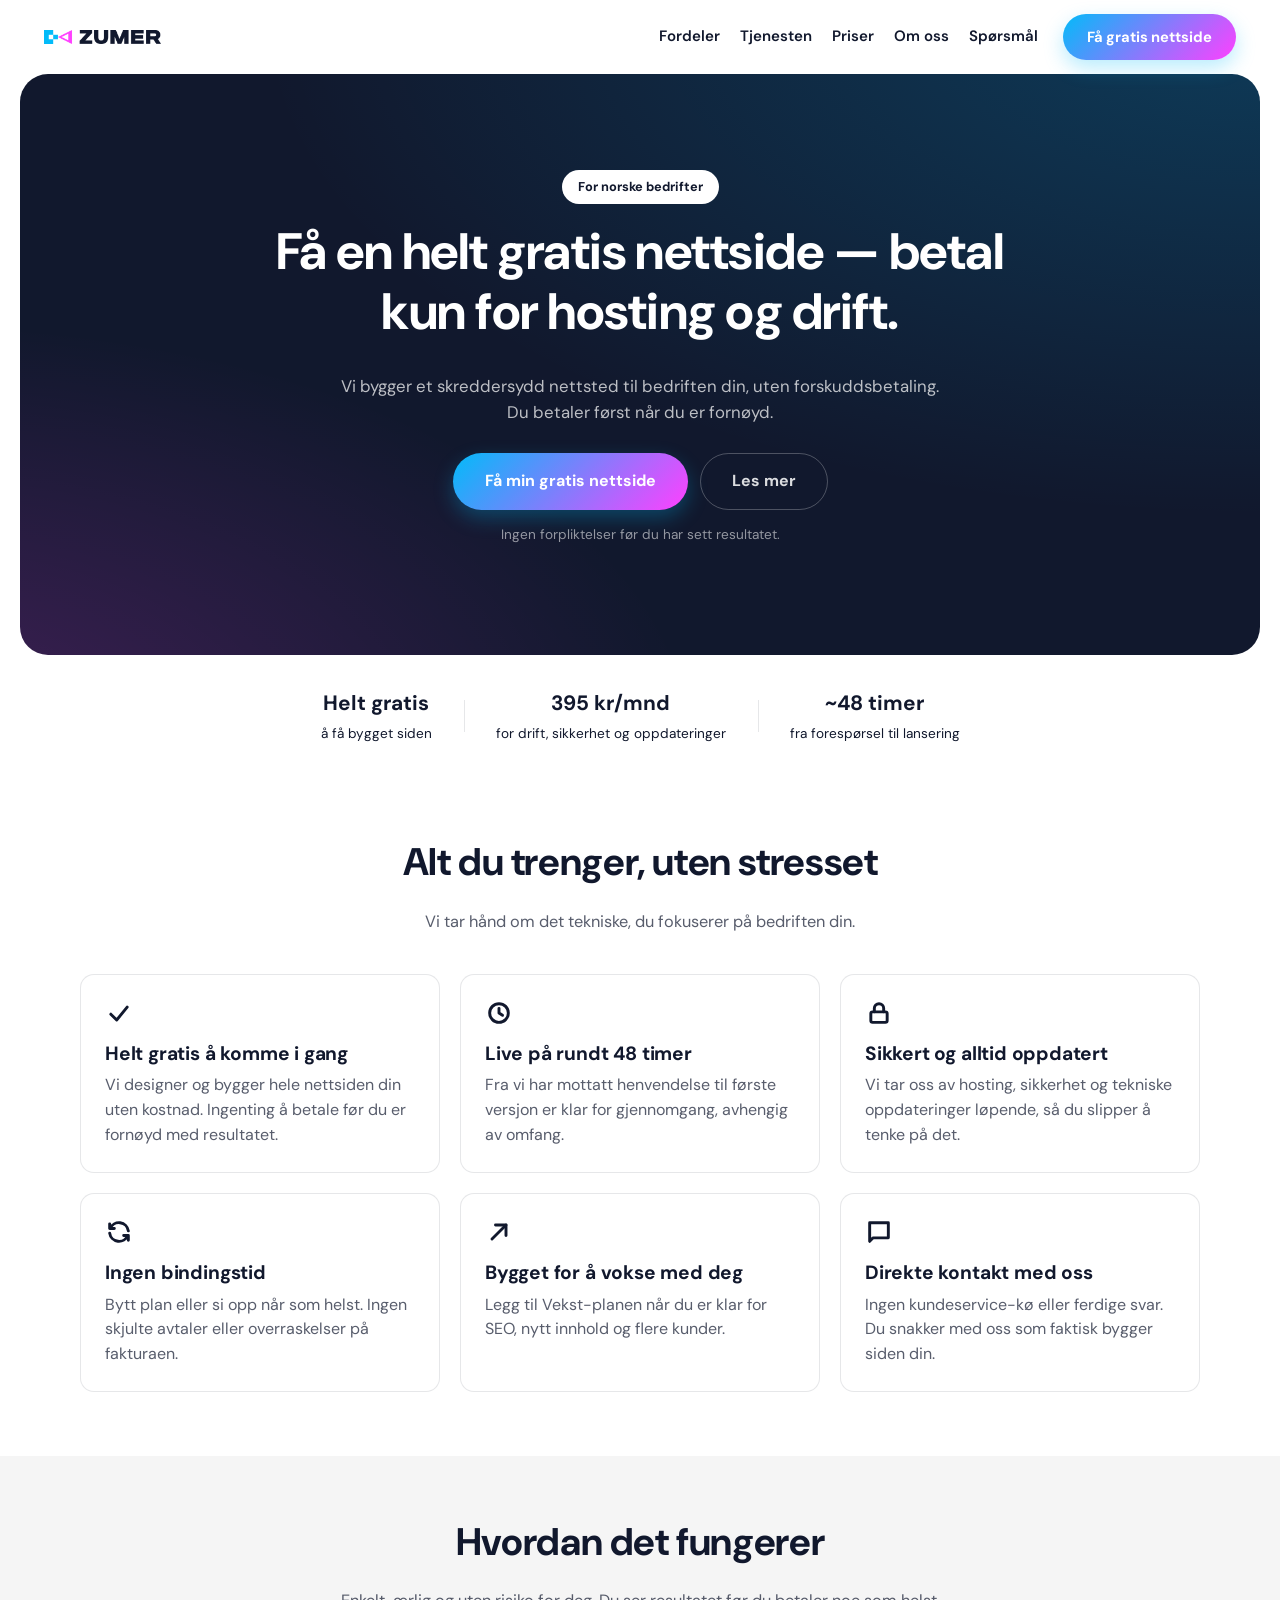
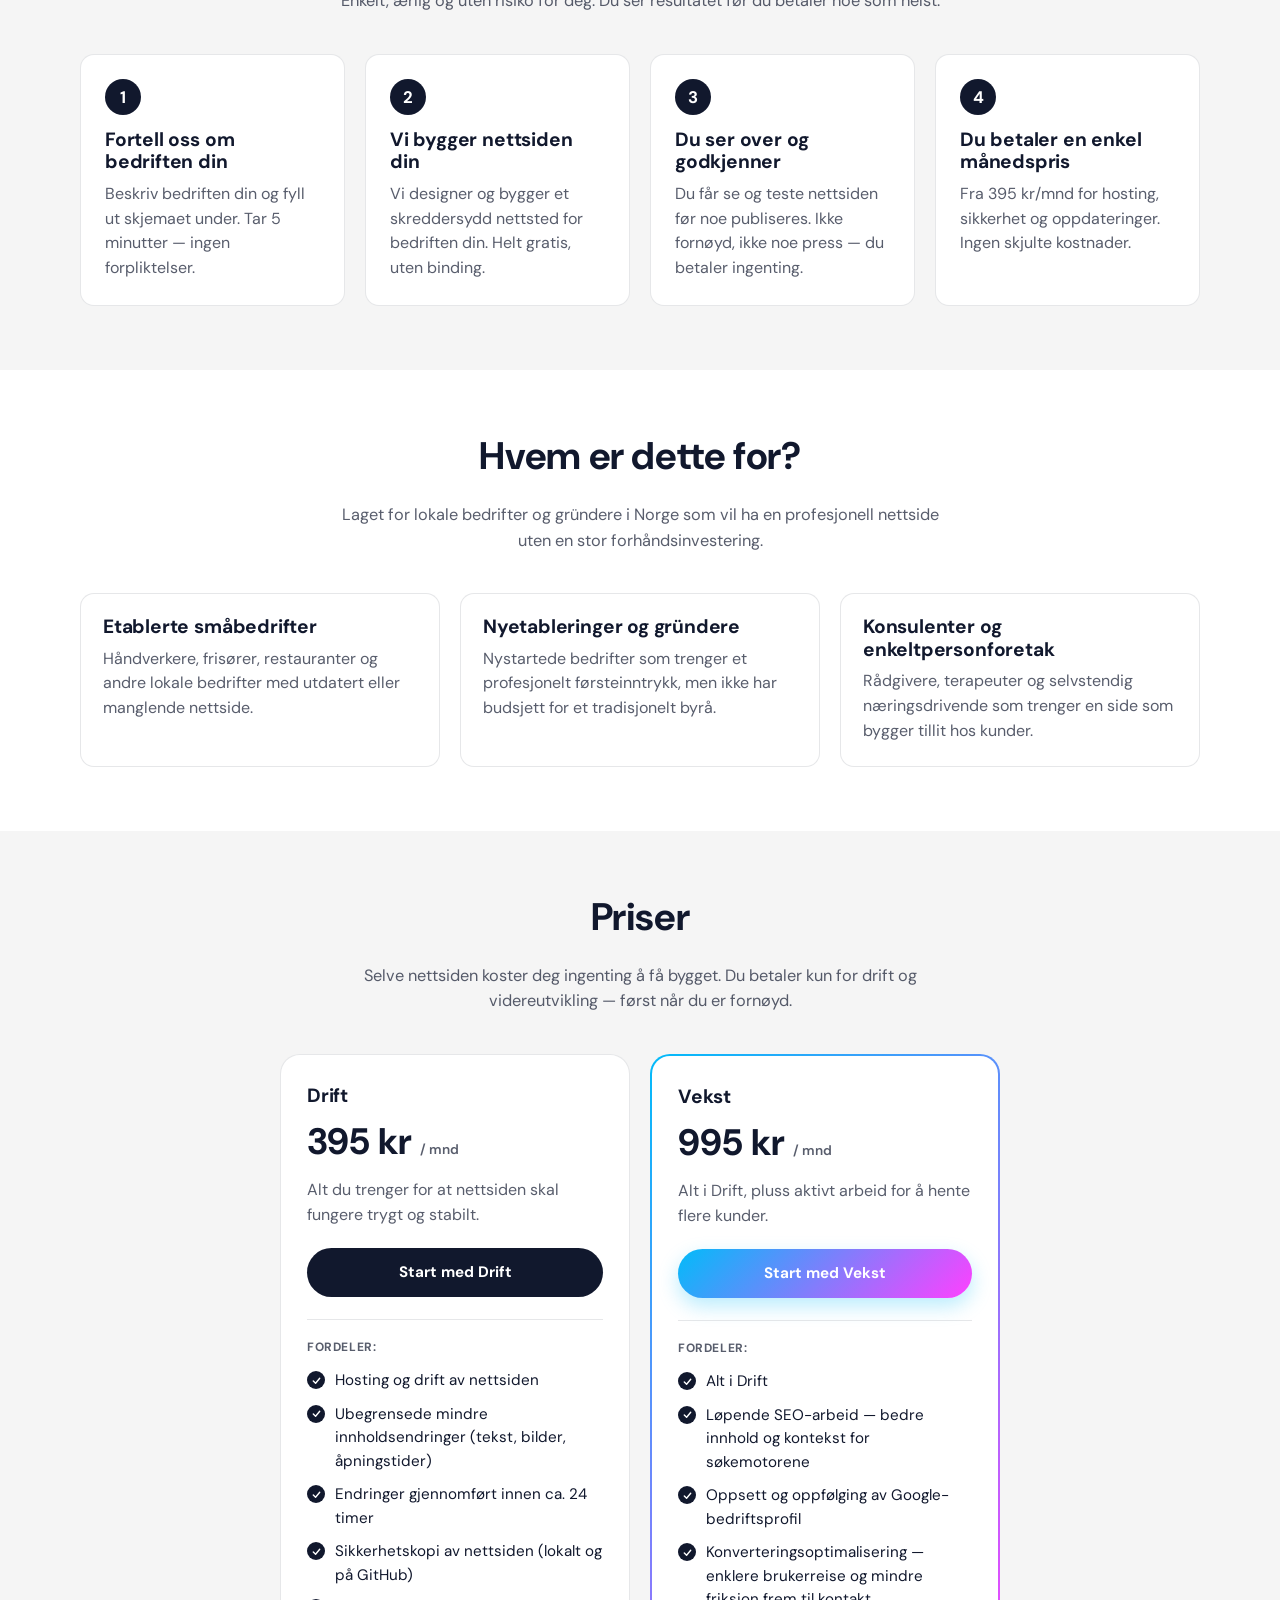
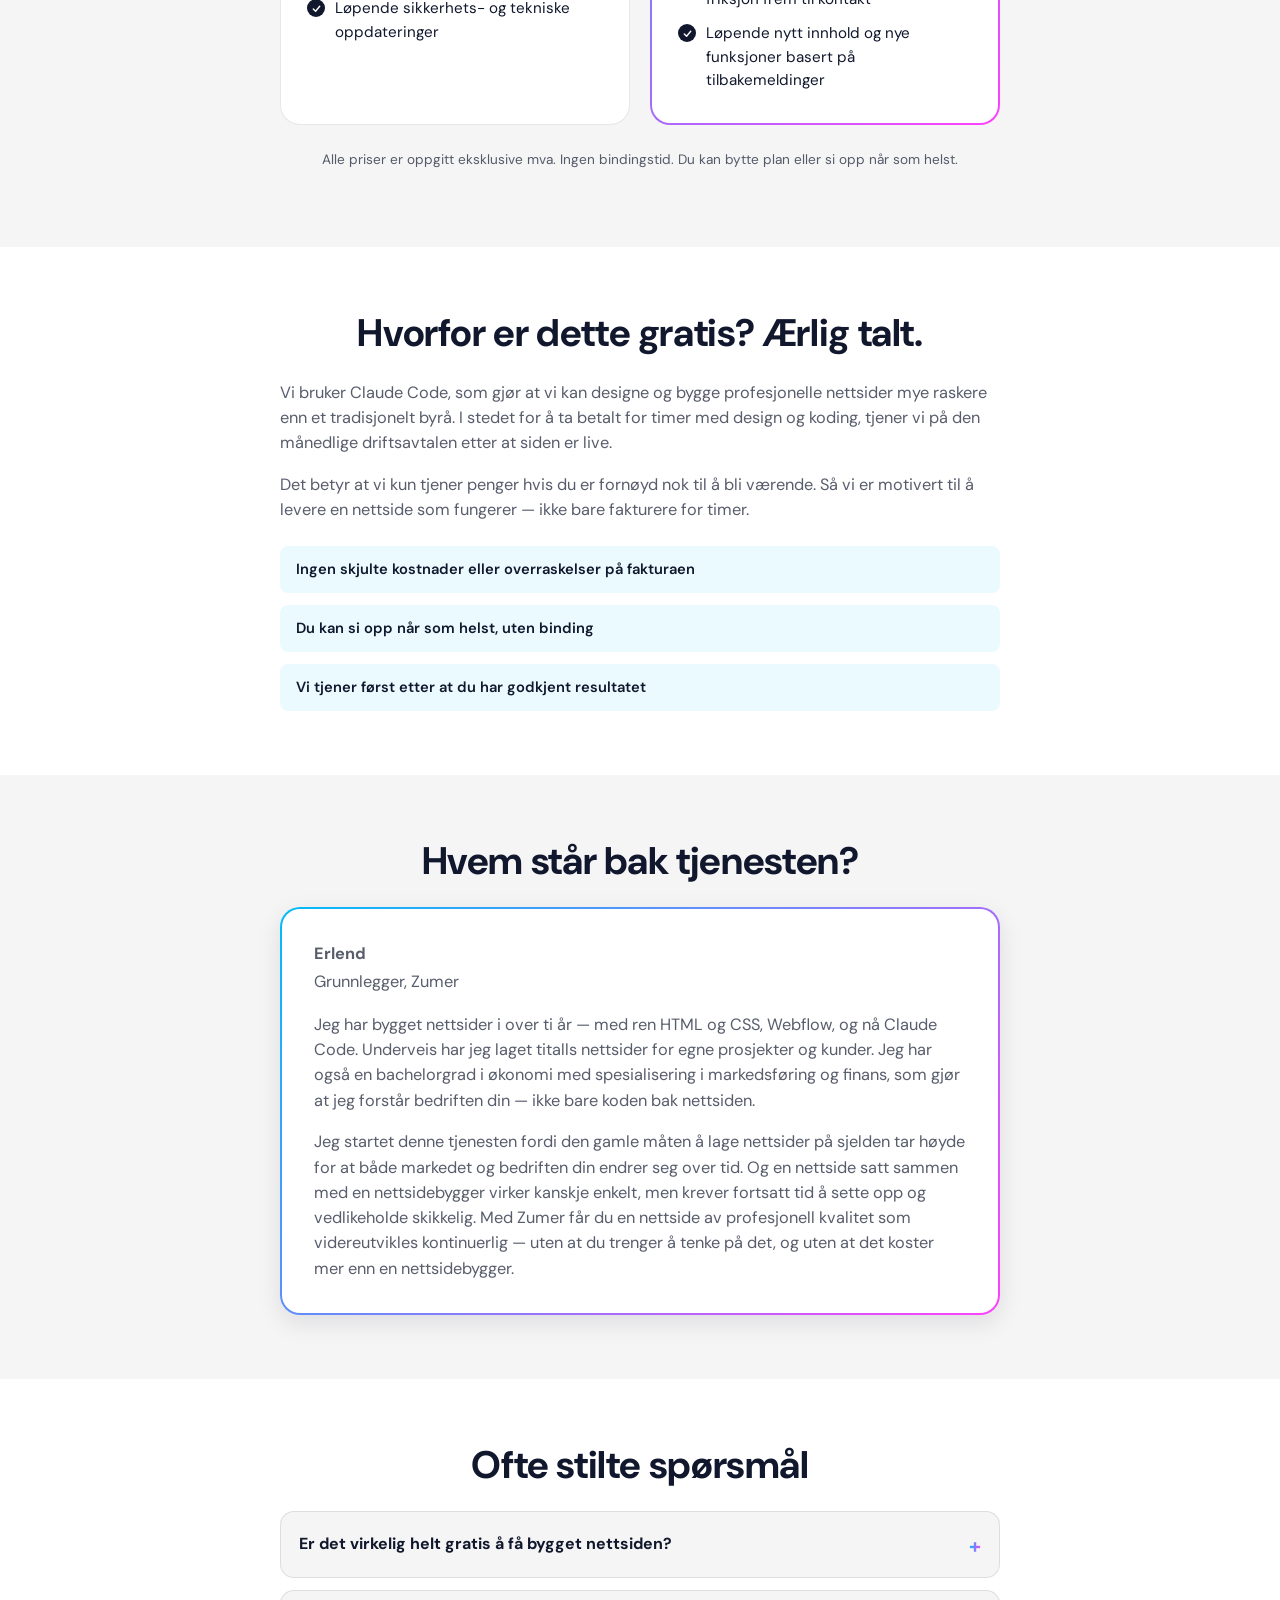
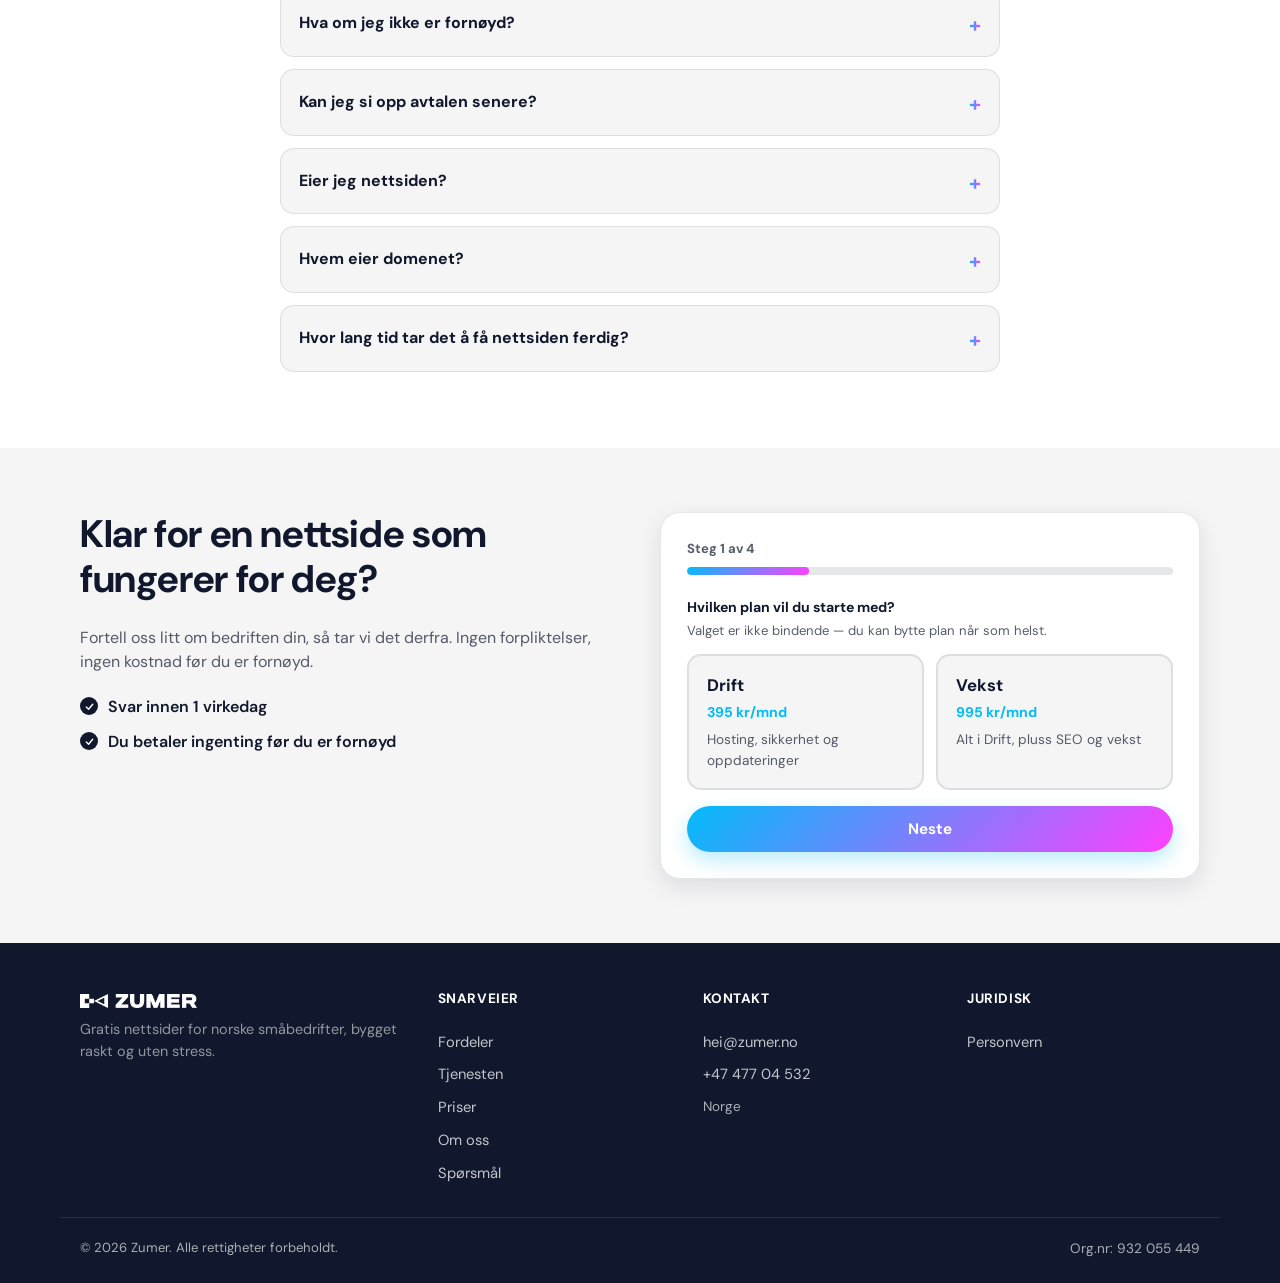
==== commit 78746ee7: "Add plan label to form and keep focused fields above mobile keyboard Step 1 now asks which plan to s" ====
--- a/index.html
+++ b/index.html
@@ -371,12 +371,17 @@
         </ul>
       </div>
 
-      <form class="contact-form" id="contactForm" data-mailto="hei@zumer.no" novalidate>
-        <p class="form-step-label" id="formStepLabel">Steg 1 av 3</p>
+      <form class="contact-form" id="contactForm" action="https://formspree.io/f/mppwbnvk" method="POST" novalidate>
+        <input type="hidden" name="_subject" value="Ny henvendelse fra Zumer-nettsiden">
+        <input type="text" name="_gotcha" style="display:none" tabindex="-1" autocomplete="off">
+
+        <p class="form-step-label" id="formStepLabel">Steg 1 av 4</p>
         <div class="form-progress"><div class="form-progress-bar" id="formProgressBar"></div></div>
 
         <div class="form-step" data-step="1">
-          <div class="plan-select">
+          <p class="plan-label" id="planLabel">Hvilken plan vil du starte med?</p>
+          <p class="plan-note">Valget er ikke bindende — du kan bytte plan når som helst.</p>
+          <div class="plan-select" role="radiogroup" aria-labelledby="planLabel">
             <label class="plan-card">
               <input type="radio" name="Plan" value="Drift">
               <span class="plan-card-name">Drift</span>
@@ -414,7 +419,7 @@
         <div class="form-step" data-step="4" hidden>
           <div class="form-row">
             <label for="email">E-post</label>
-            <input type="email" id="email" name="subject" placeholder="E-postadresse" required>
+            <input type="email" id="email" name="email" placeholder="E-postadresse" required>
           </div>
           <div class="form-row">
             <label for="phone">Telefon</label>
@@ -426,6 +431,12 @@
           <button type="button" class="btn btn-outline form-back" id="formBack" hidden>Tilbake</button>
           <button type="button" class="btn btn-primary" id="formNext">Neste</button>
           <button type="submit" class="btn btn-dark" id="formSubmit" hidden>Send inn</button>
+        </div>
+        <p class="form-error" id="formError" hidden>Noe gikk galt. Prøv igjen, eller send oss en e-post direkte på <a href="mailto:hei@zumer.no">hei@zumer.no</a>.</p>
+
+        <div class="form-success" id="formSuccess" hidden>
+          <h3>Takk for din henvendelse!</h3>
+          <p>Vi tar kontakt med deg innen 1 virkedag.</p>
         </div>
       </form>
     </div>
--- a/css/styles.css
+++ b/css/styles.css
@@ -732,9 +732,20 @@
   gap: 12px;
   margin-top: 4px;
 }
+.form-nav[hidden] { display: none; }
 .form-nav .btn { flex: 1; }
 .form-back { flex: 0 0 auto; }
 
+.plan-label {
+  font-weight: 700;
+  font-size: 0.88rem;
+  color: var(--color-text);
+  margin: 0 0 2px;
+}
+.plan-note {
+  font-size: 0.82rem;
+  margin: 0 0 12px;
+}
 .plan-select {
   display: grid;
   grid-template-columns: 1fr;
@@ -787,6 +798,19 @@
   font-weight: 600;
   margin: 10px 0 0;
 }
+.form-error {
+  color: #d92662;
+  font-size: 0.85rem;
+  font-weight: 600;
+  text-align: center;
+  margin: 14px 0 0;
+}
+.form-success {
+  text-align: center;
+  padding: 20px 0;
+}
+.form-success h3 { margin-bottom: 8px; }
+.form-success p { margin-bottom: 0; }
 
 /* Footer */
 .site-footer {
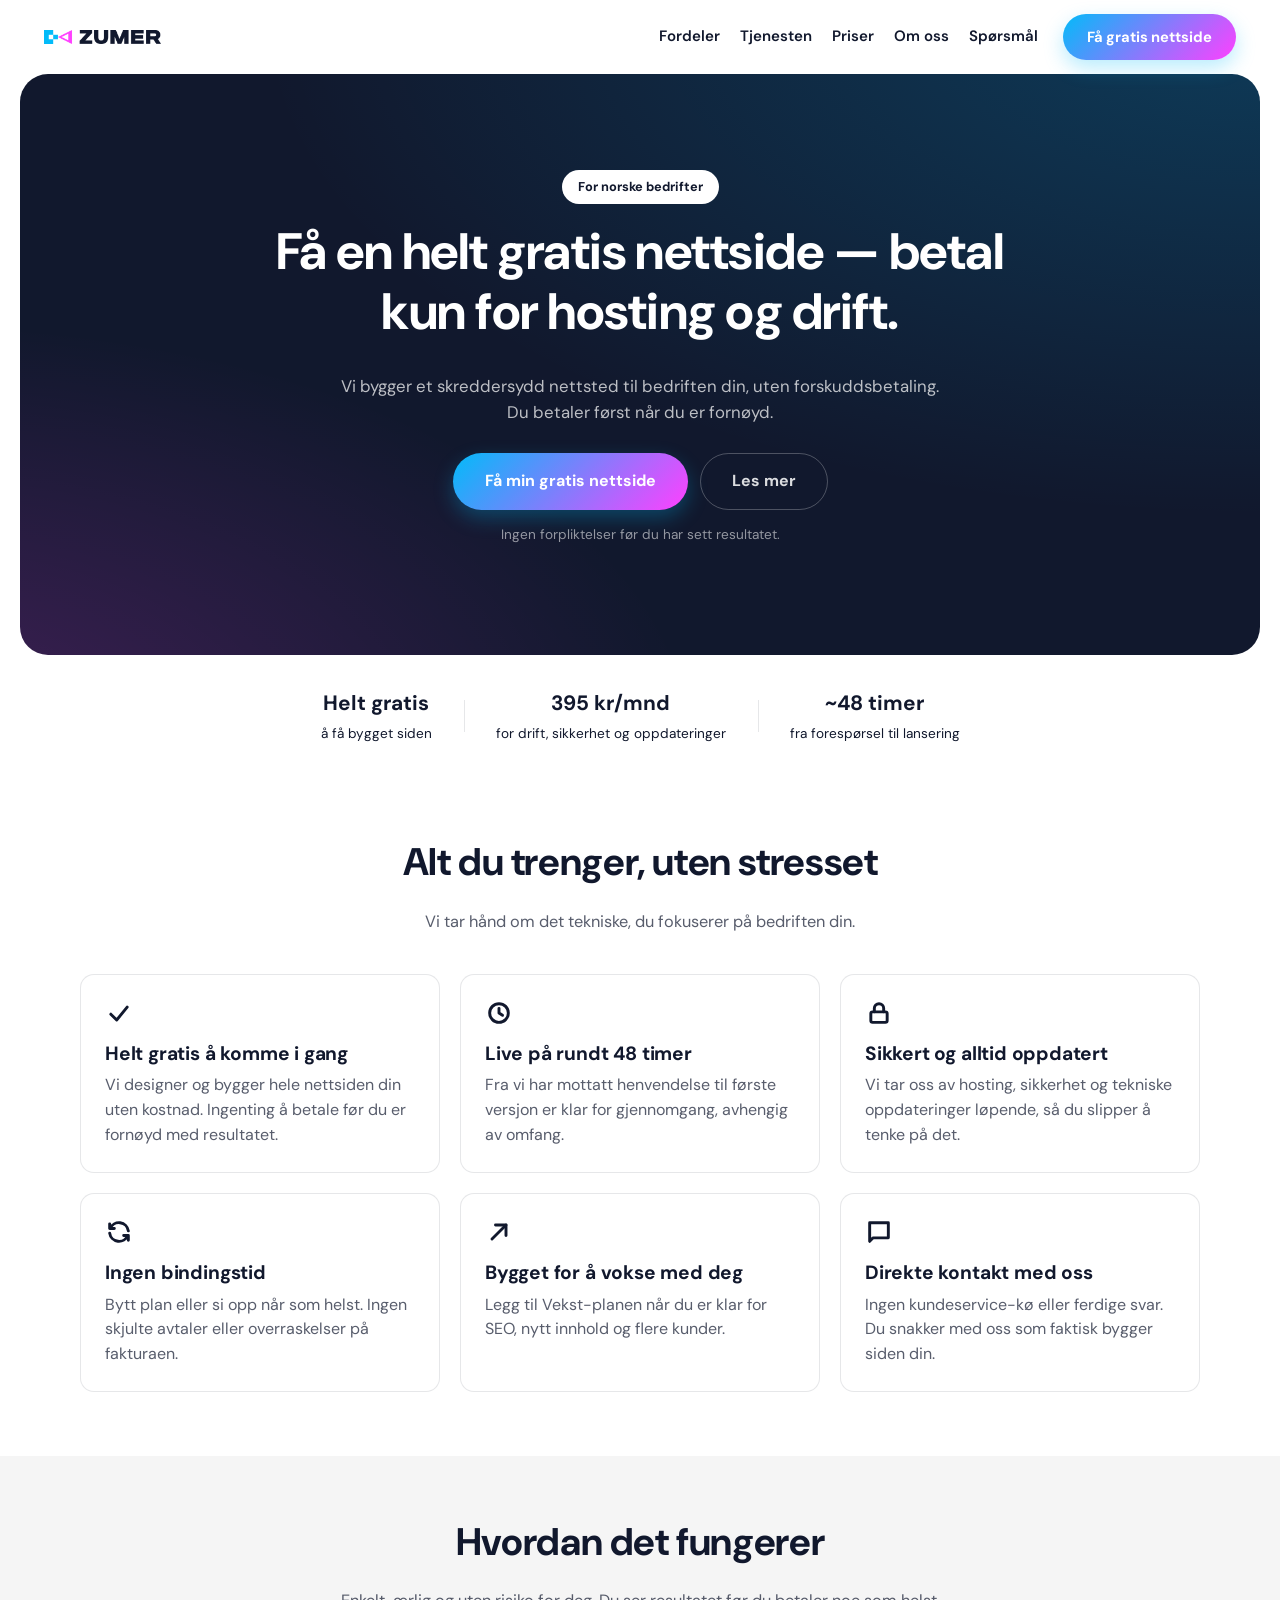
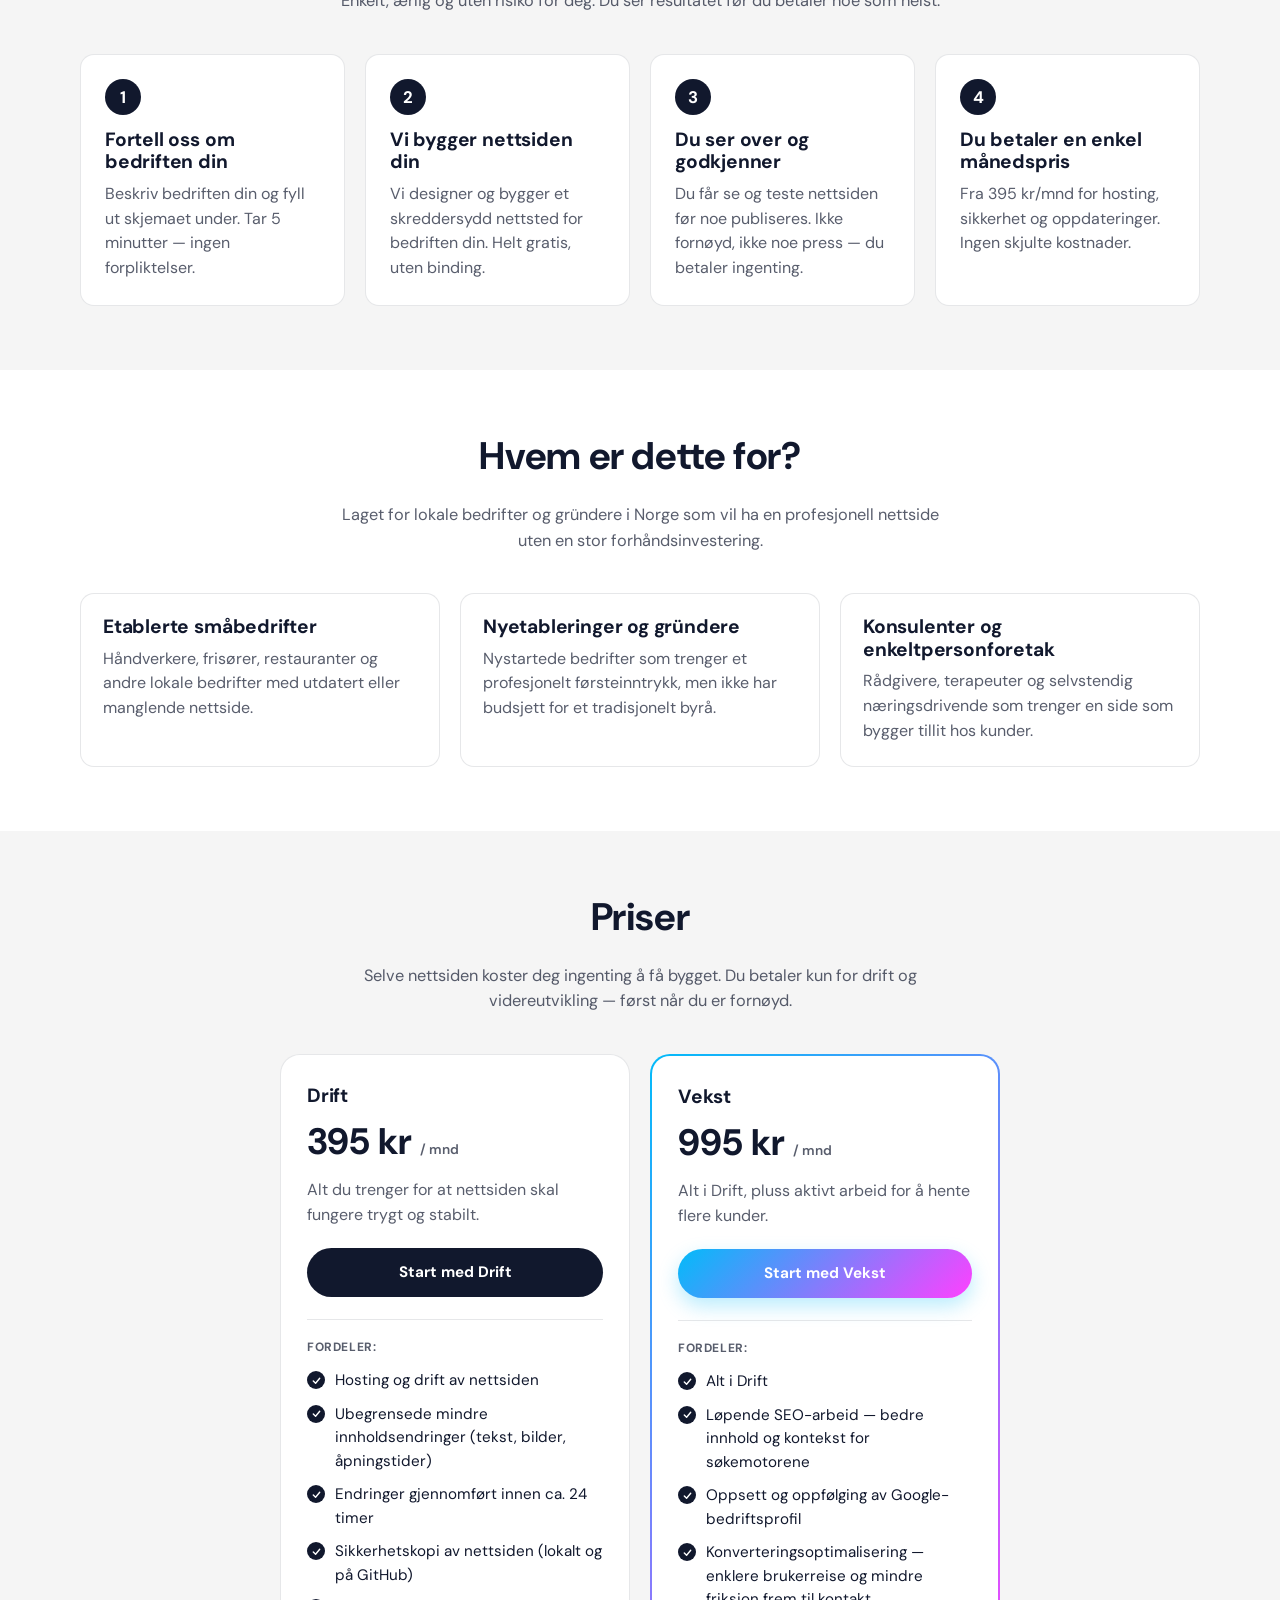
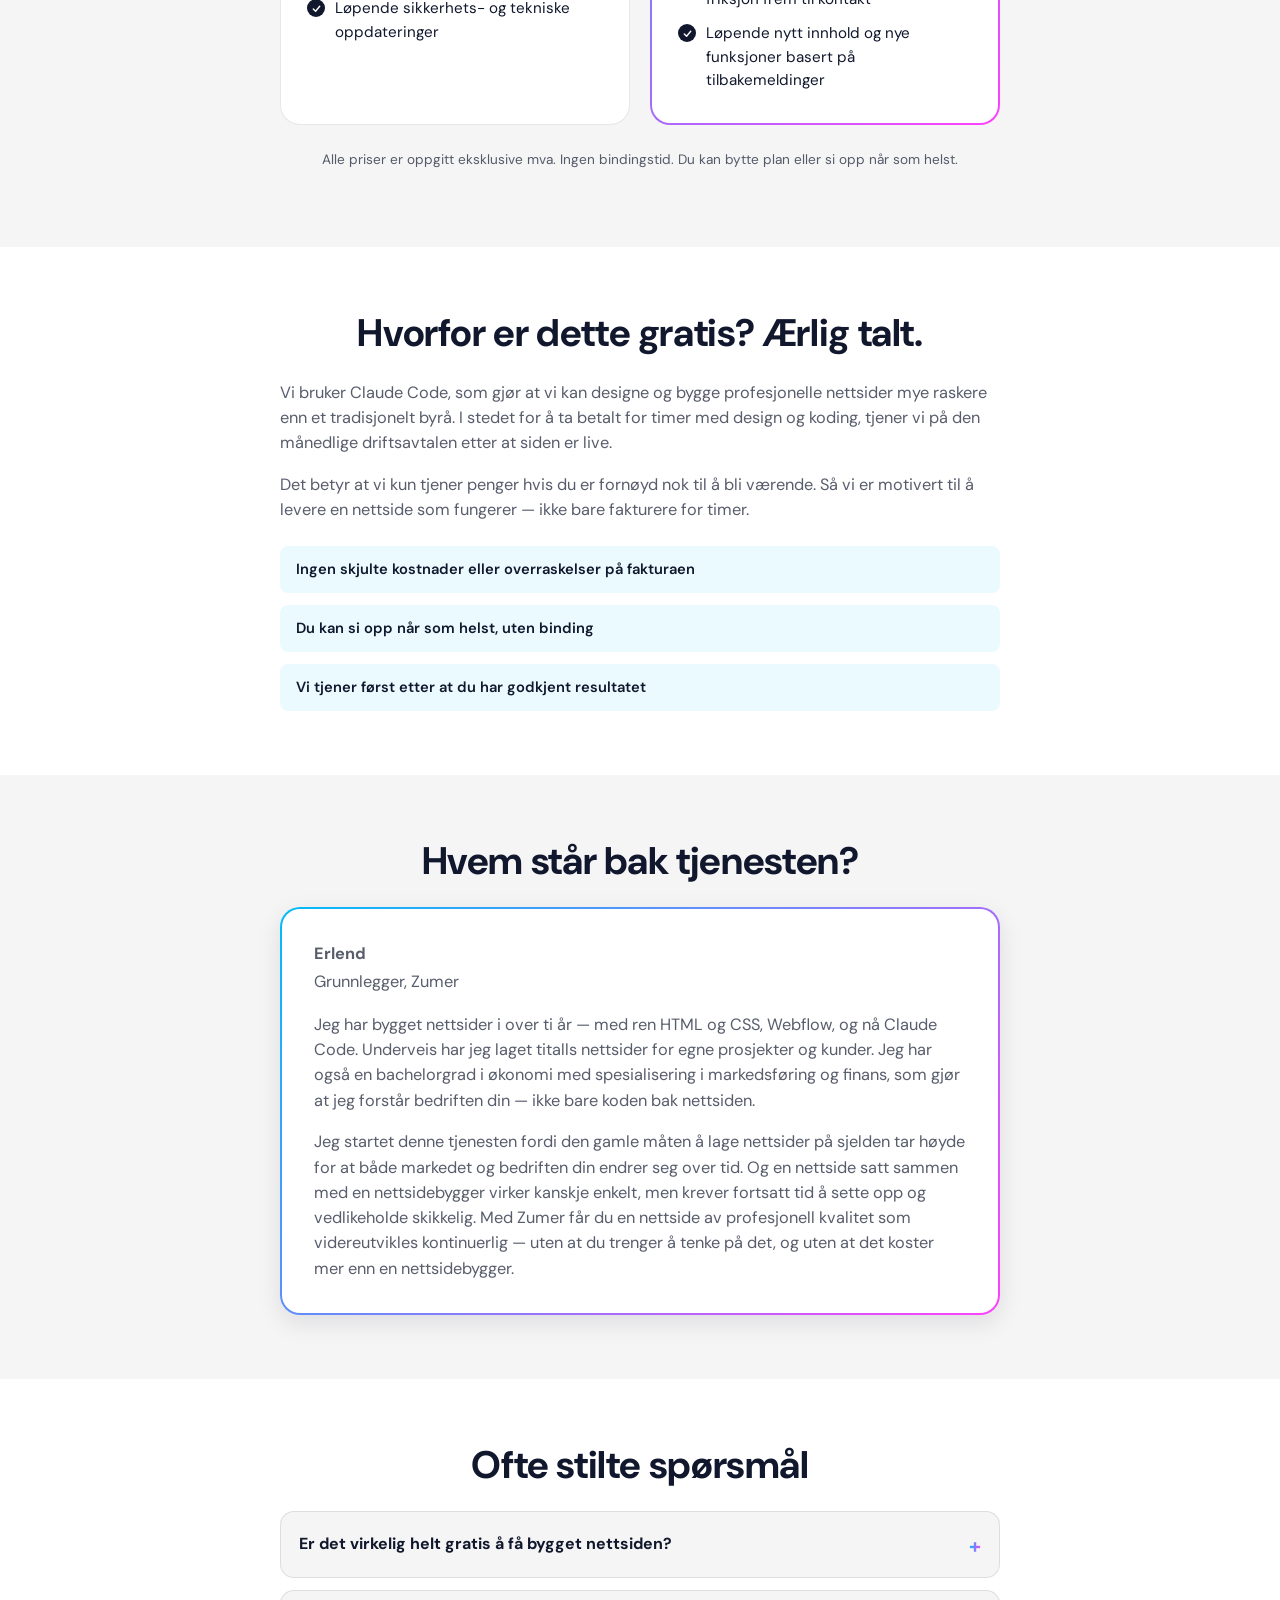
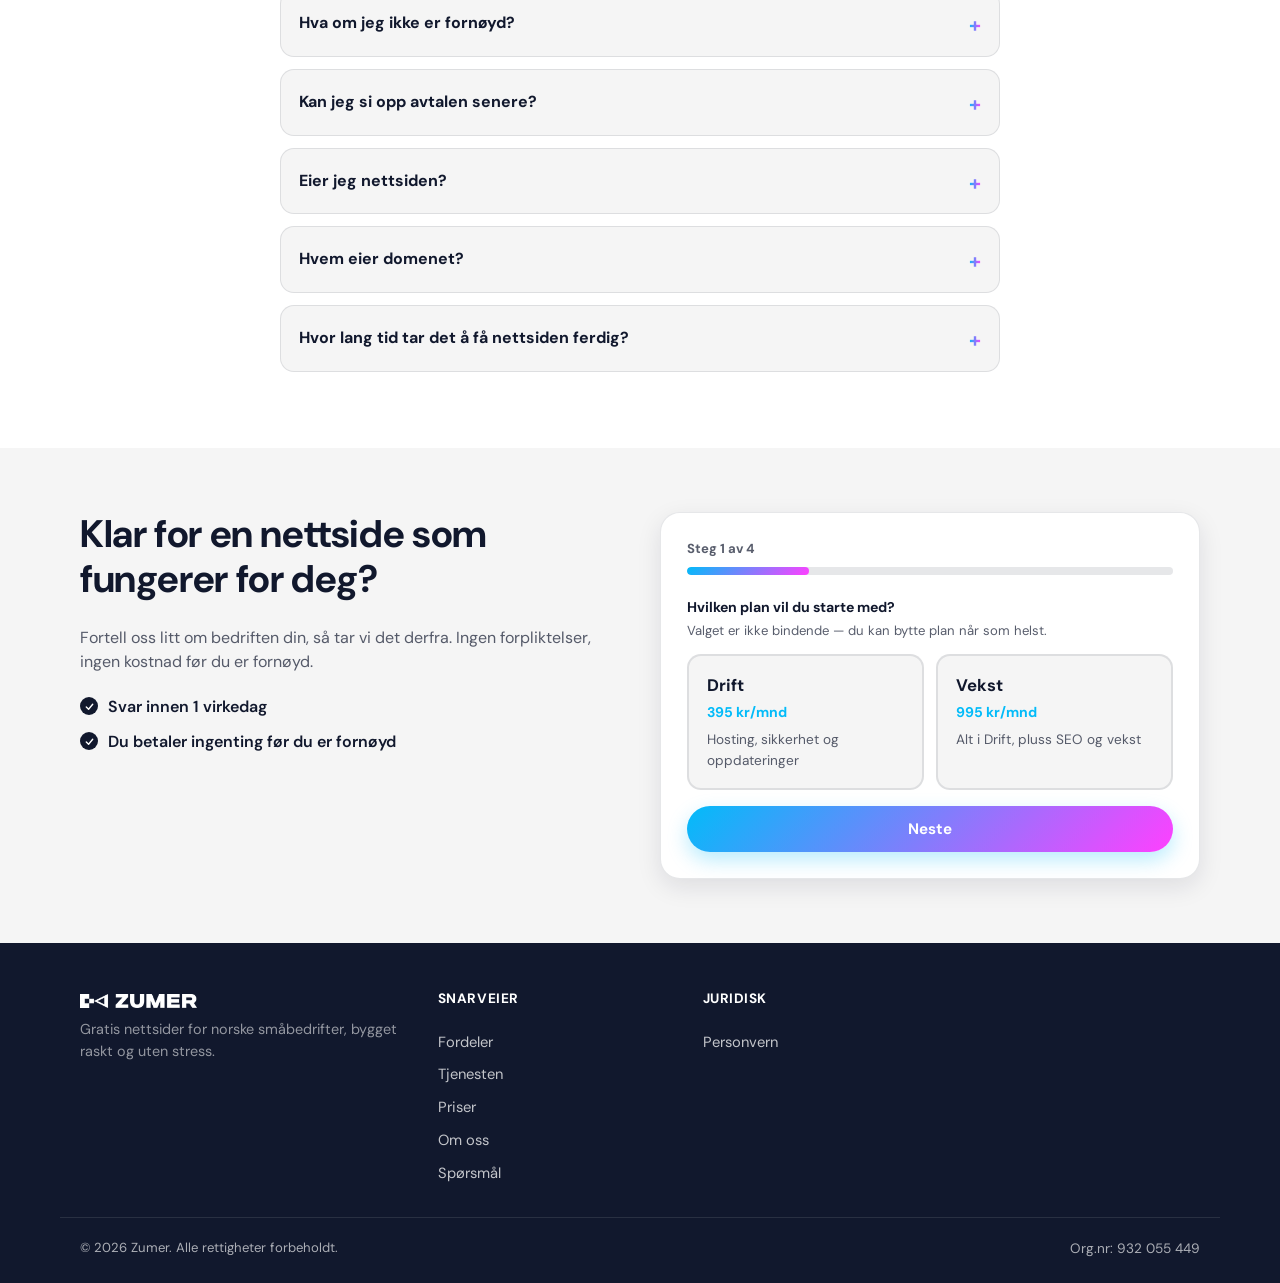
==== commit 6fcff3f5: "Temporarily hide footer Kontakt column Uses the hidden attribute (plus a .footer-col[hidden] overrid" ====
--- a/index.html
+++ b/index.html
@@ -462,7 +462,7 @@
       <a href="#faq">Spørsmål</a>
     </div>
 
-    <div class="footer-col">
+    <div class="footer-col" hidden>
       <h3>Kontakt</h3>
       <a href="mailto:hei@zumer.no">hei@zumer.no</a>
       <a href="tel:+4747704532">+47 477 04 532</a>
--- a/css/styles.css
+++ b/css/styles.css
@@ -829,6 +829,7 @@
 .footer-tagline { font-size: 0.9rem; color: rgba(255, 255, 255, 0.55); max-width: 320px; }
 .footer-col h3 { color: #fff; font-size: 0.85rem; text-transform: uppercase; letter-spacing: 0.04em; margin-bottom: 14px; }
 .footer-col { display: flex; flex-direction: column; gap: 10px; }
+.footer-col[hidden] { display: none; }
 .footer-col a { color: rgba(255, 255, 255, 0.75); text-decoration: none; font-size: 0.92rem; transition: color 0.15s ease; }
 .footer-col a:hover { color: var(--color-cyan); }
 .footer-muted { color: rgba(255, 255, 255, 0.65); font-size: 0.85rem; }
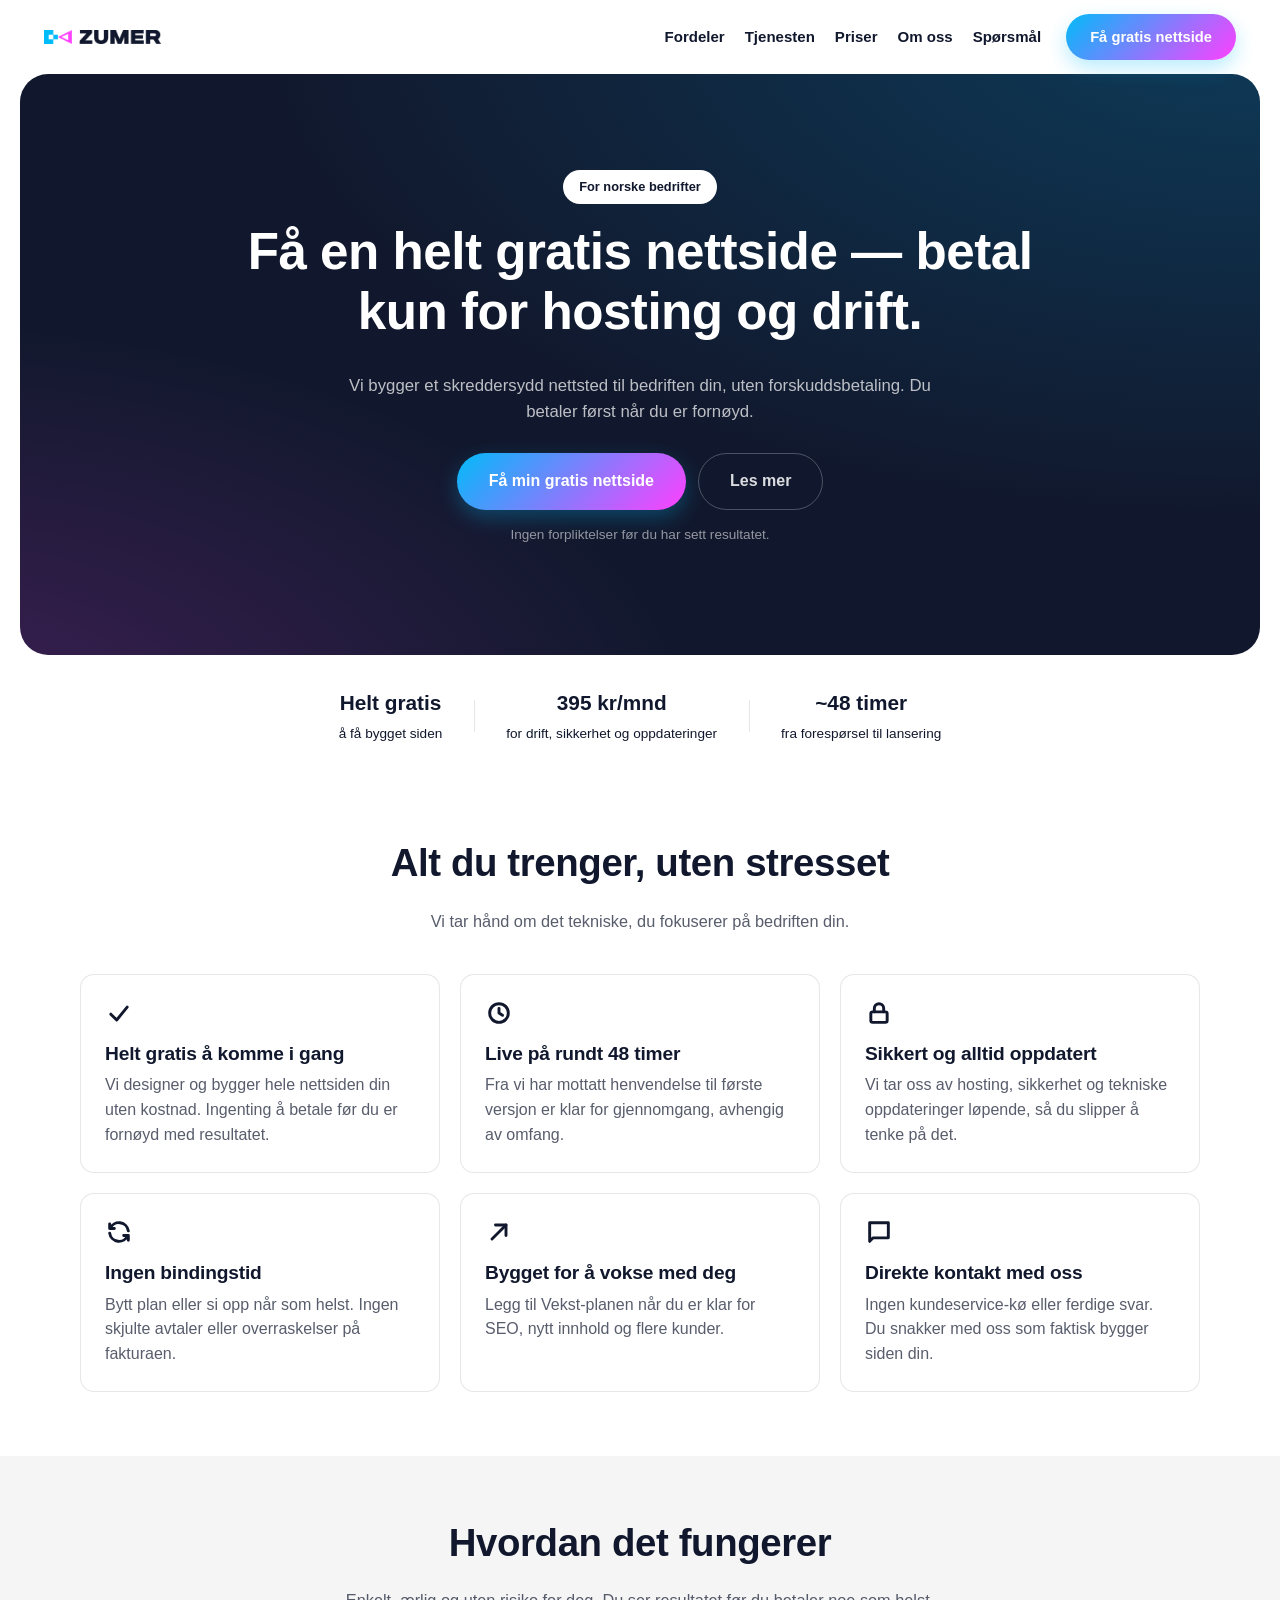
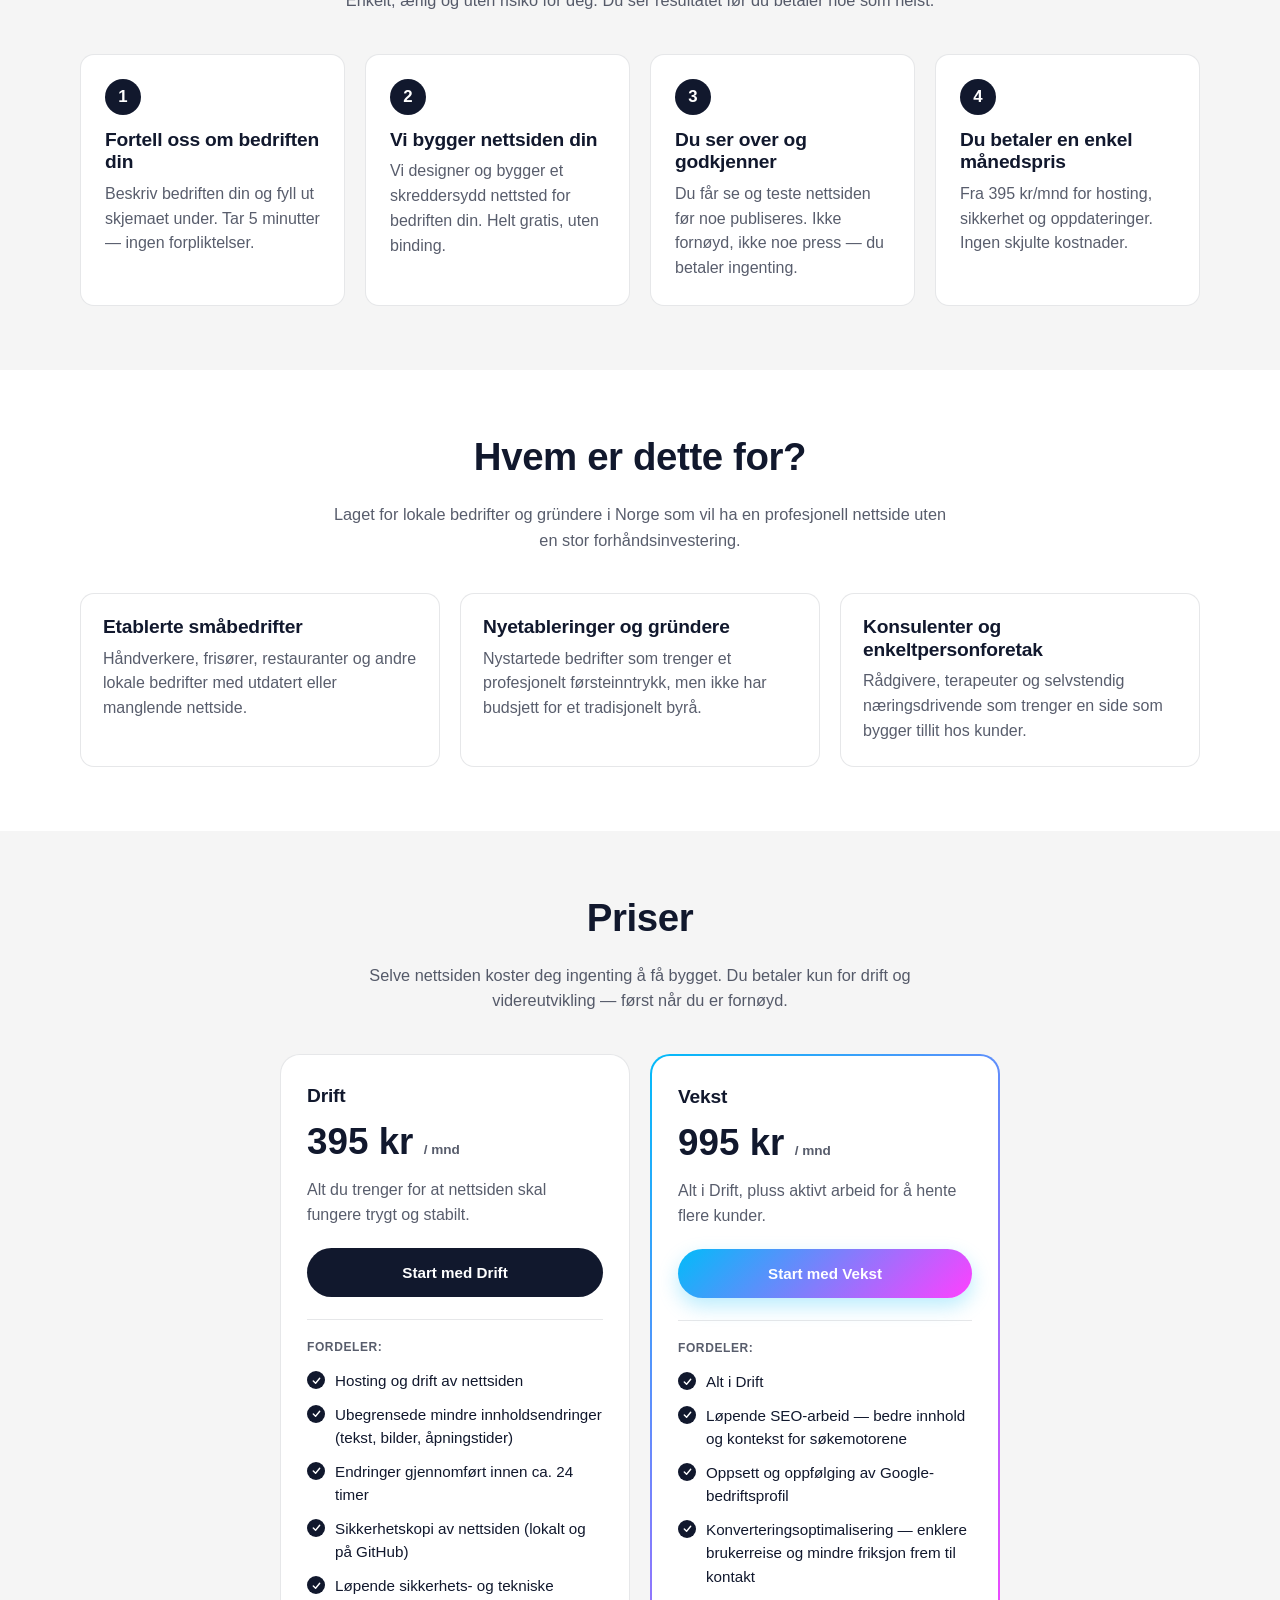
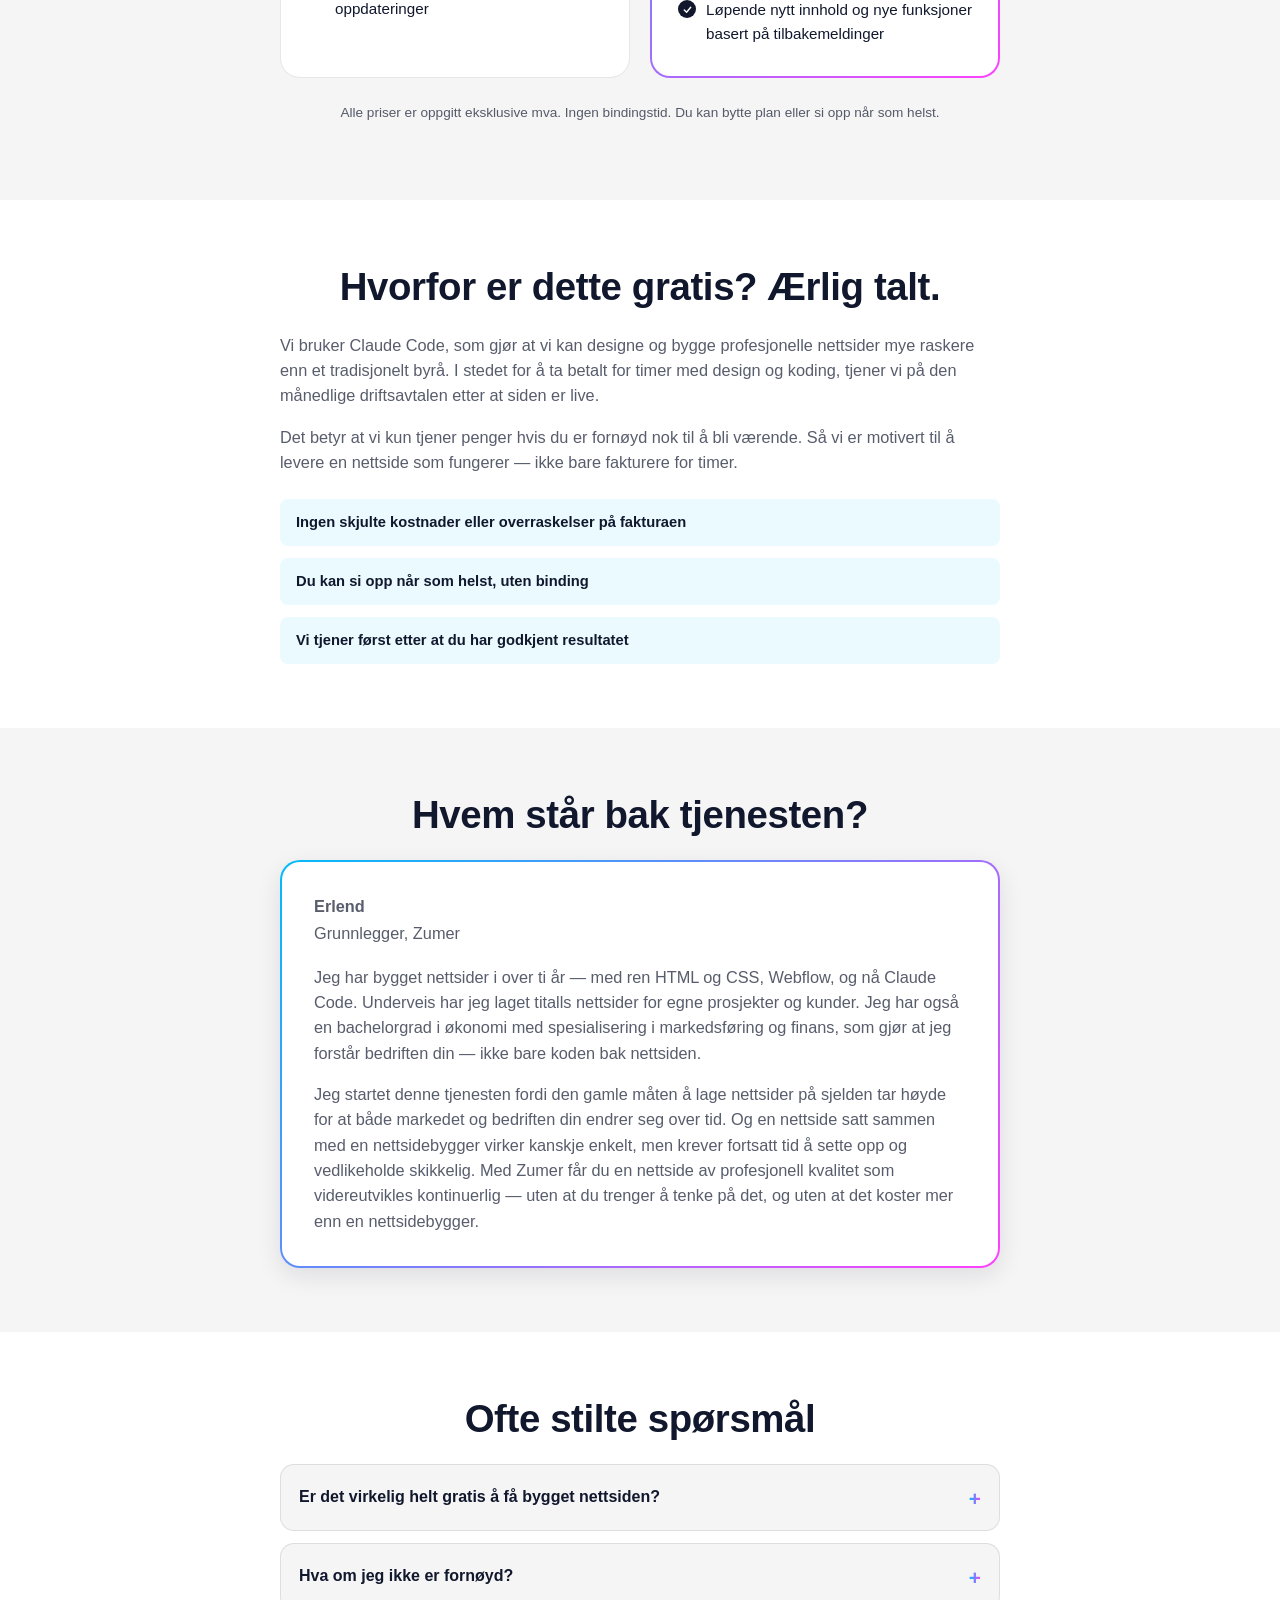
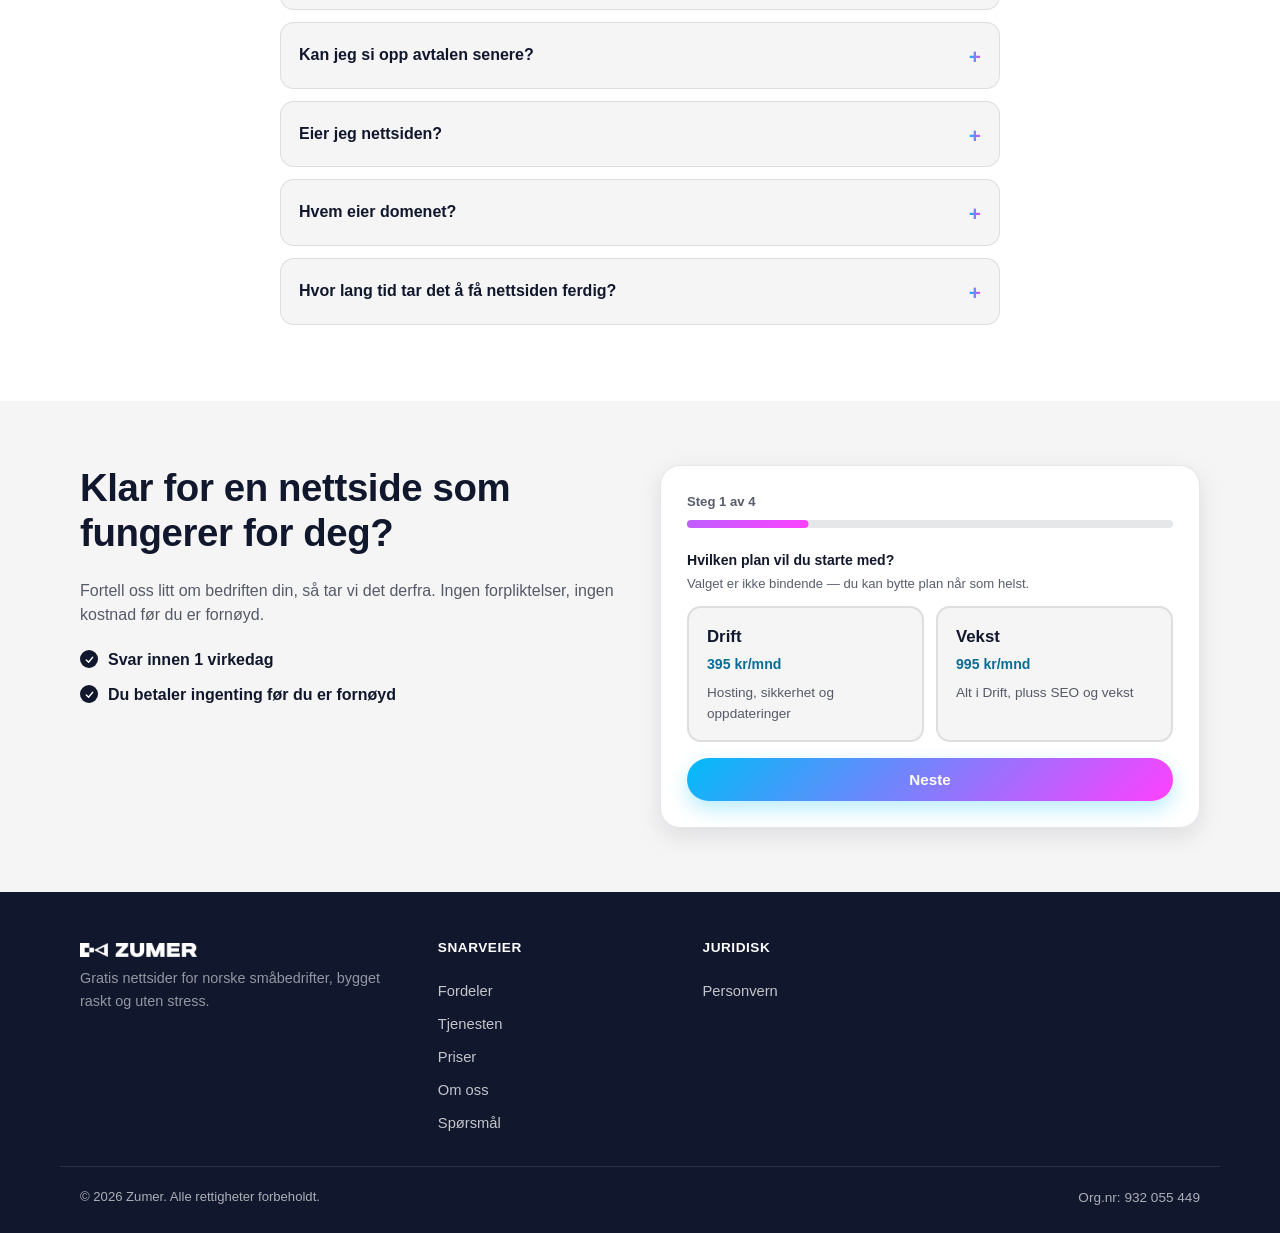
==== commit 250e1000: "Speed up first load and clean up Lighthouse findings - Self-host DM Sans (preloaded woff2) instead o" ====
--- a/index.html
+++ b/index.html
@@ -1,6 +1,12 @@
 <!DOCTYPE html>
 <html lang="no">
 <head>
+<meta charset="UTF-8">
+<meta name="viewport" content="width=device-width, initial-scale=1">
+<title>Zumer — Gratis nettside for din bedrift</title>
+<meta name="description" content="Vi bygger en profesjonell nettside til din bedrift helt gratis. Du betaler først når du er fornøyd — fra 395 kr/mnd for drift, sikkerhet og oppdateringer.">
+<link rel="icon" href="img/favicon.png">
+<link rel="preload" href="/fonts/dm-sans-latin.woff2" as="font" type="font/woff2" crossorigin>
 <!-- Meta Pixel Code -->
 <script>
 !function(f,b,e,v,n,t,s)
@@ -18,17 +24,18 @@
 src="https://www.facebook.com/tr?id=557366873547529&ev=PageView&noscript=1"
 /></noscript>
 <!-- End Meta Pixel Code -->
-<meta charset="UTF-8">
-<meta name="viewport" content="width=device-width, initial-scale=1">
-<title>Zumer — Gratis nettside for din bedrift</title>
-<meta name="description" content="Vi bygger en profesjonell nettside til din bedrift helt gratis. Du betaler først når du er fornøyd — fra 395 kr/mnd for drift, sikkerhet og oppdateringer.">
-<link rel="icon" href="img/favicon.png">
-<link rel="preconnect" href="https://fonts.googleapis.com">
-<link rel="preconnect" href="https://fonts.gstatic.com" crossorigin>
-<link rel="preload" as="style" href="https://fonts.googleapis.com/css2?family=DM+Sans:opsz,wght@9..40,400;9..40,500;9..40,600;9..40,700;9..40,800&display=swap">
-<link rel="stylesheet" href="https://fonts.googleapis.com/css2?family=DM+Sans:opsz,wght@9..40,400;9..40,500;9..40,600;9..40,700;9..40,800&display=swap" media="print" onload="this.media='all'; this.onload=null;">
-<noscript><link rel="stylesheet" href="https://fonts.googleapis.com/css2?family=DM+Sans:opsz,wght@9..40,400;9..40,500;9..40,600;9..40,700;9..40,800&display=swap"></noscript>
 <link rel="stylesheet" href="css/styles.css">
+<link rel="canonical" href="https://www.zumer.no/">
+<meta property="og:type" content="website">
+<meta property="og:site_name" content="Zumer">
+<meta property="og:locale" content="nb_NO">
+<meta property="og:url" content="https://www.zumer.no/">
+<meta property="og:title" content="Zumer — Gratis nettside for din bedrift">
+<meta property="og:description" content="Vi bygger en profesjonell nettside til din bedrift helt gratis. Du betaler først når du er fornøyd — fra 395 kr/mnd for drift, sikkerhet og oppdateringer.">
+<meta name="twitter:card" content="summary">
+<script type="application/ld+json">
+{"@context":"https://schema.org","@type":"ProfessionalService","name":"Zumer","url":"https://www.zumer.no/","logo":"https://www.zumer.no/img/logo.png","description":"Zumer bygger skreddersydde nettsider for norske småbedrifter helt gratis. Du betaler kun en fast månedspris for drift, sikkerhet og oppdateringer.","areaServed":{"@type":"Country","name":"Norge"},"founder":{"@type":"Person","name":"Erlend"}}
+</script>
 </head>
 <body>
 
@@ -37,7 +44,7 @@
 <header class="site-header" id="site-header">
   <div class="container-wide nav-wrap">
     <a href="#" class="logo">
-      <img src="img/logo.png" alt="Zumer" class="logo-mark" width="402" height="48">
+      <img src="img/logo.webp" alt="Zumer" class="logo-mark" width="300" height="36">
     </a>
 
     <button class="nav-toggle" id="navToggle" aria-expanded="false" aria-controls="primaryNav" aria-label="Åpne meny">
@@ -432,11 +439,17 @@
           <button type="button" class="btn btn-primary" id="formNext">Neste</button>
           <button type="submit" class="btn btn-dark" id="formSubmit" hidden>Send inn</button>
         </div>
-        <p class="form-error" id="formError" hidden>Noe gikk galt. Prøv igjen, eller send oss en e-post direkte på <a href="mailto:hei@zumer.no">hei@zumer.no</a>.</p>
+        <p class="form-error" id="formError" hidden>Noe gikk galt under innsendingen. Vennligst prøv igjen.</p>
 
         <div class="form-success" id="formSuccess" hidden>
-          <h3>Takk for din henvendelse!</h3>
-          <p>Vi tar kontakt med deg innen 1 virkedag.</p>
+          <h3>Takk – henvendelsen din er mottatt!</h3>
+          <p>Vi starter nå arbeidet med nettsiden din.</p>
+          <ol class="success-steps">
+            <li>Vi tar kontakt innen 1 virkedag for å bekrefte detaljene.</li>
+            <li>Første versjon er klar på rundt 48 timer.</li>
+            <li>Du ser over og godkjenner. Ingenting publiseres før du er fornøyd.</li>
+          </ol>
+          <p class="success-note">Valgt plan: <strong id="successPlan"></strong> (eks. mva). Ingen betaling før du har godkjent nettsiden, og ingen bindingstid.</p>
         </div>
       </form>
     </div>
@@ -448,7 +461,7 @@
   <div class="container footer-grid">
     <div>
       <a href="#" class="logo logo-footer">
-        <img src="img/logo.png" alt="Zumer" class="logo-mark" width="402" height="48">
+        <img src="img/logo.webp" alt="Zumer" class="logo-mark" width="300" height="36">
       </a>
       <p class="footer-tagline">Gratis nettsider for norske småbedrifter, bygget raskt og uten stress.</p>
     </div>
--- a/css/styles.css
+++ b/css/styles.css
@@ -1,9 +1,10 @@
 @font-face {
-  font-family: 'Markdisc';
-  src: url('../fonts/markdisc-regular.otf') format('opentype');
-  font-weight: 400;
+  font-family: 'DM Sans';
+  src: url('../fonts/dm-sans-latin.woff2') format('woff2');
+  font-weight: 400 800;
   font-style: normal;
   font-display: swap;
+  unicode-range: U+0000-00FF, U+0131, U+0152-0153, U+02BB-02BC, U+02C6, U+02DA, U+02DC, U+0304, U+0308, U+0329, U+2000-206F, U+20AC, U+2122, U+2191, U+2193, U+2212, U+2215, U+FEFF, U+FFFD;
 }
 
 :root {
@@ -722,10 +723,11 @@
 }
 .form-progress-bar {
   height: 100%;
-  width: 33.33%;
+  width: 100%;
   background: var(--gradient-brand);
   border-radius: 999px;
-  transition: width 0.3s ease;
+  transform: translateX(-75%);
+  transition: transform 0.3s ease;
 }
 .form-nav {
   display: flex;
@@ -784,7 +786,7 @@
 .plan-card-price {
   font-weight: 700;
   font-size: 0.88rem;
-  color: var(--color-cyan);
+  color: #0a6c95;
   margin-top: 4px;
 }
 .plan-card-desc {
@@ -811,6 +813,15 @@
 }
 .form-success h3 { margin-bottom: 8px; }
 .form-success p { margin-bottom: 0; }
+.success-steps {
+  text-align: left;
+  max-width: 340px;
+  margin: 18px auto 0;
+  padding-left: 1.3em;
+}
+.success-steps li { margin-bottom: 8px; font-size: 0.95rem; }
+.success-steps li::marker { font-weight: 700; color: var(--color-dark); }
+.form-success .success-note { font-size: 0.82rem; margin-top: 18px; }
 
 /* Footer */
 .site-footer {
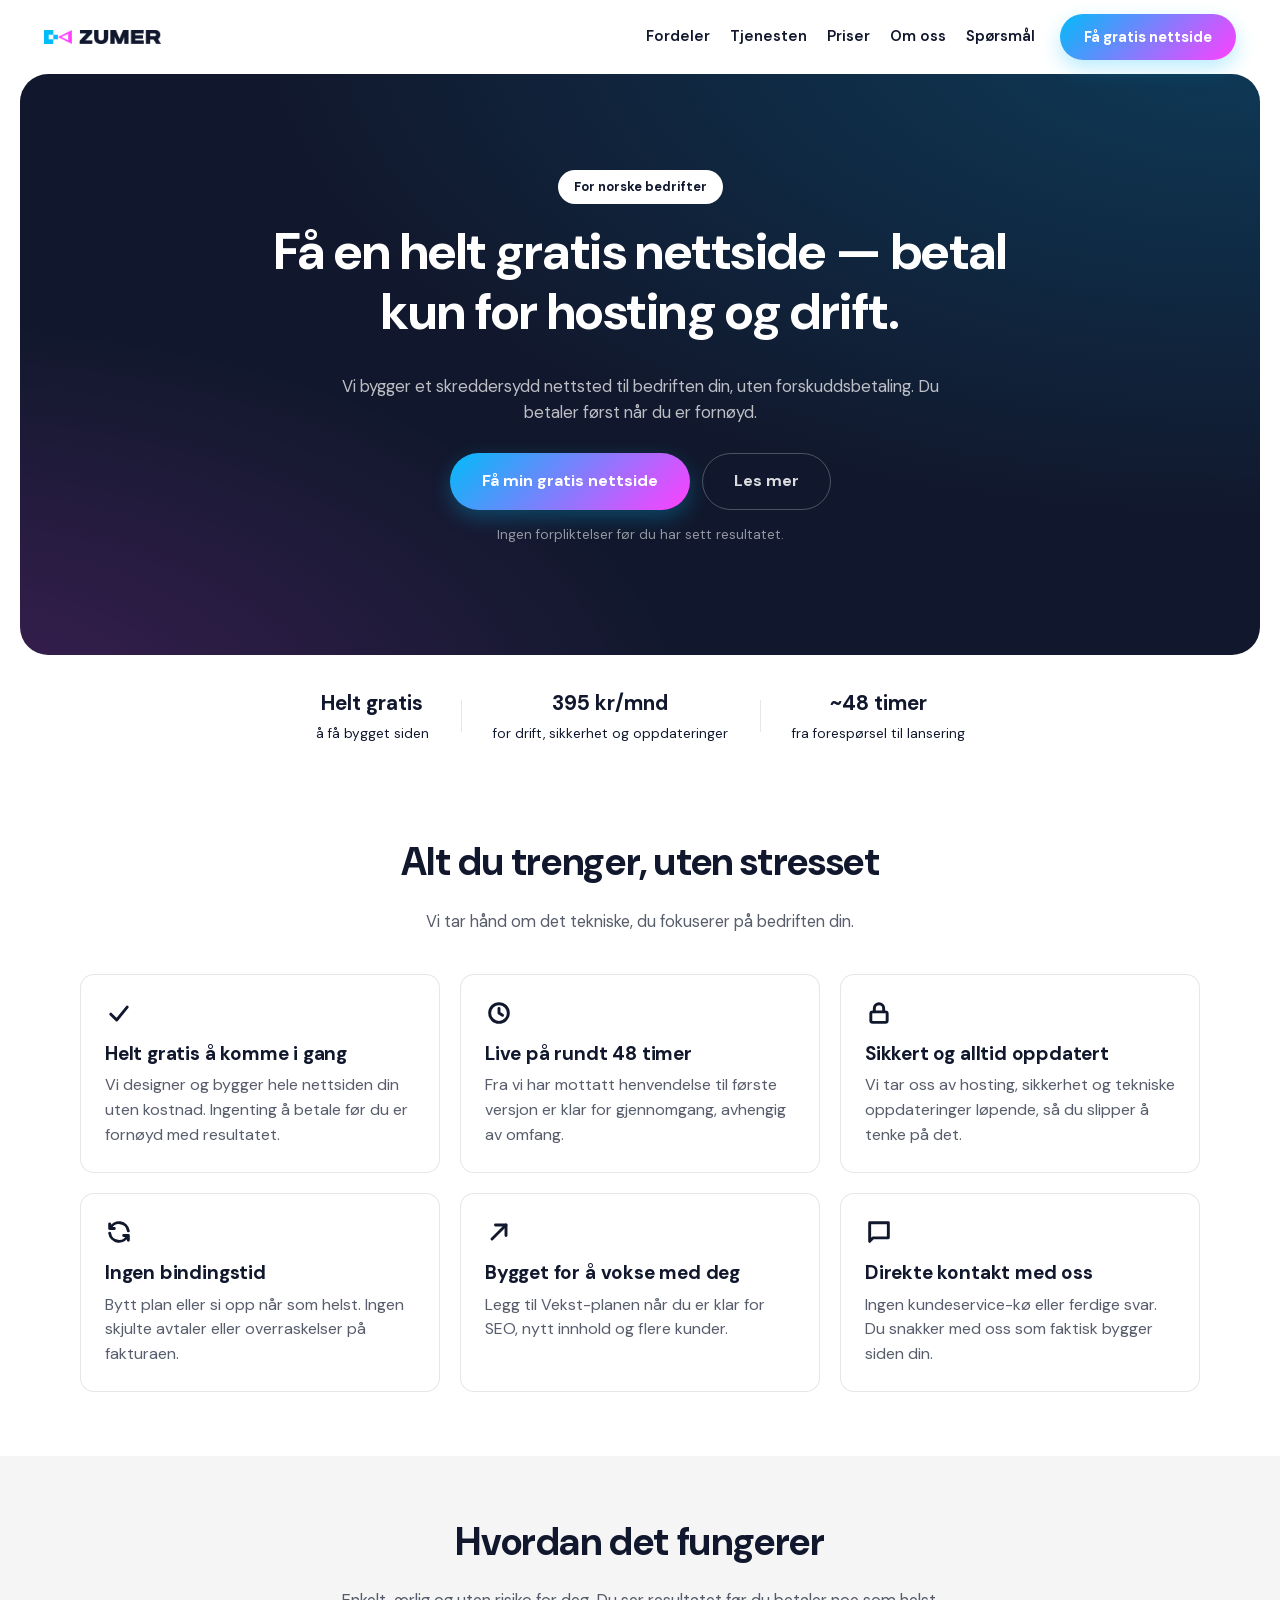
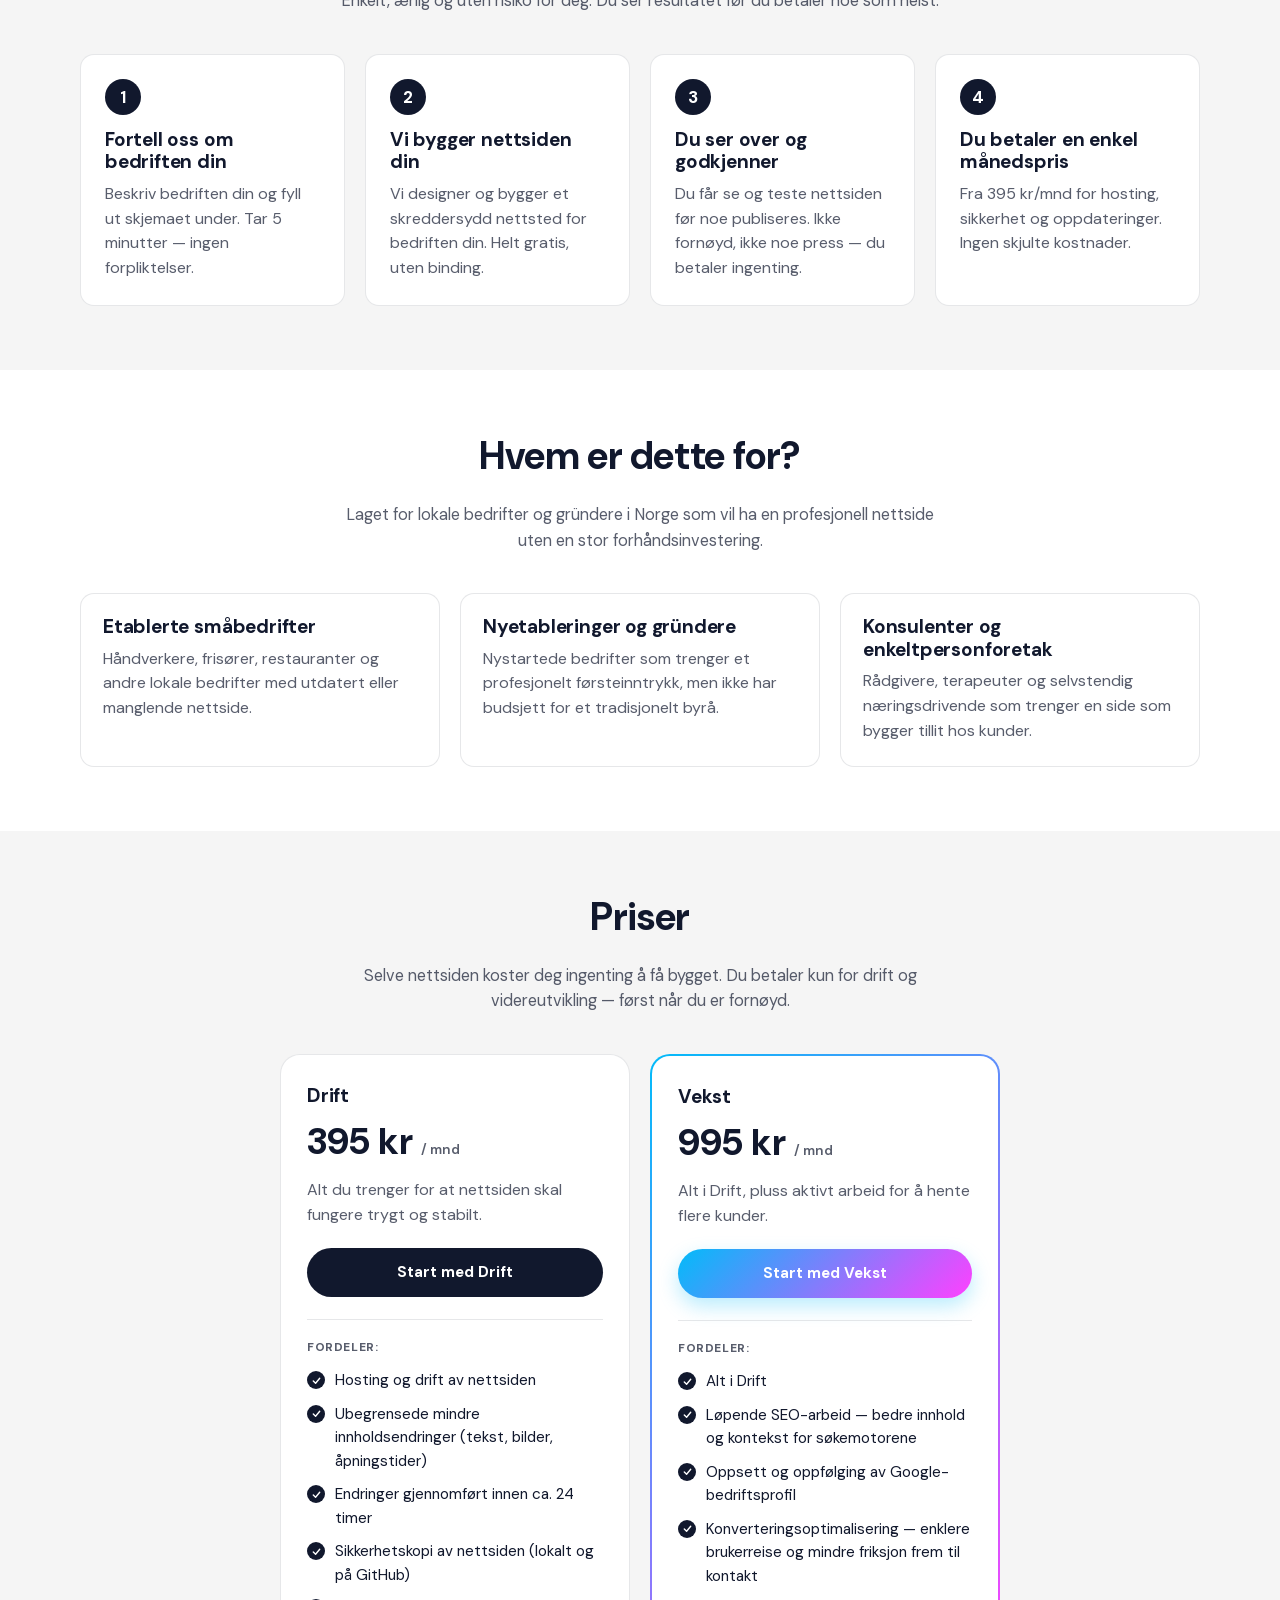
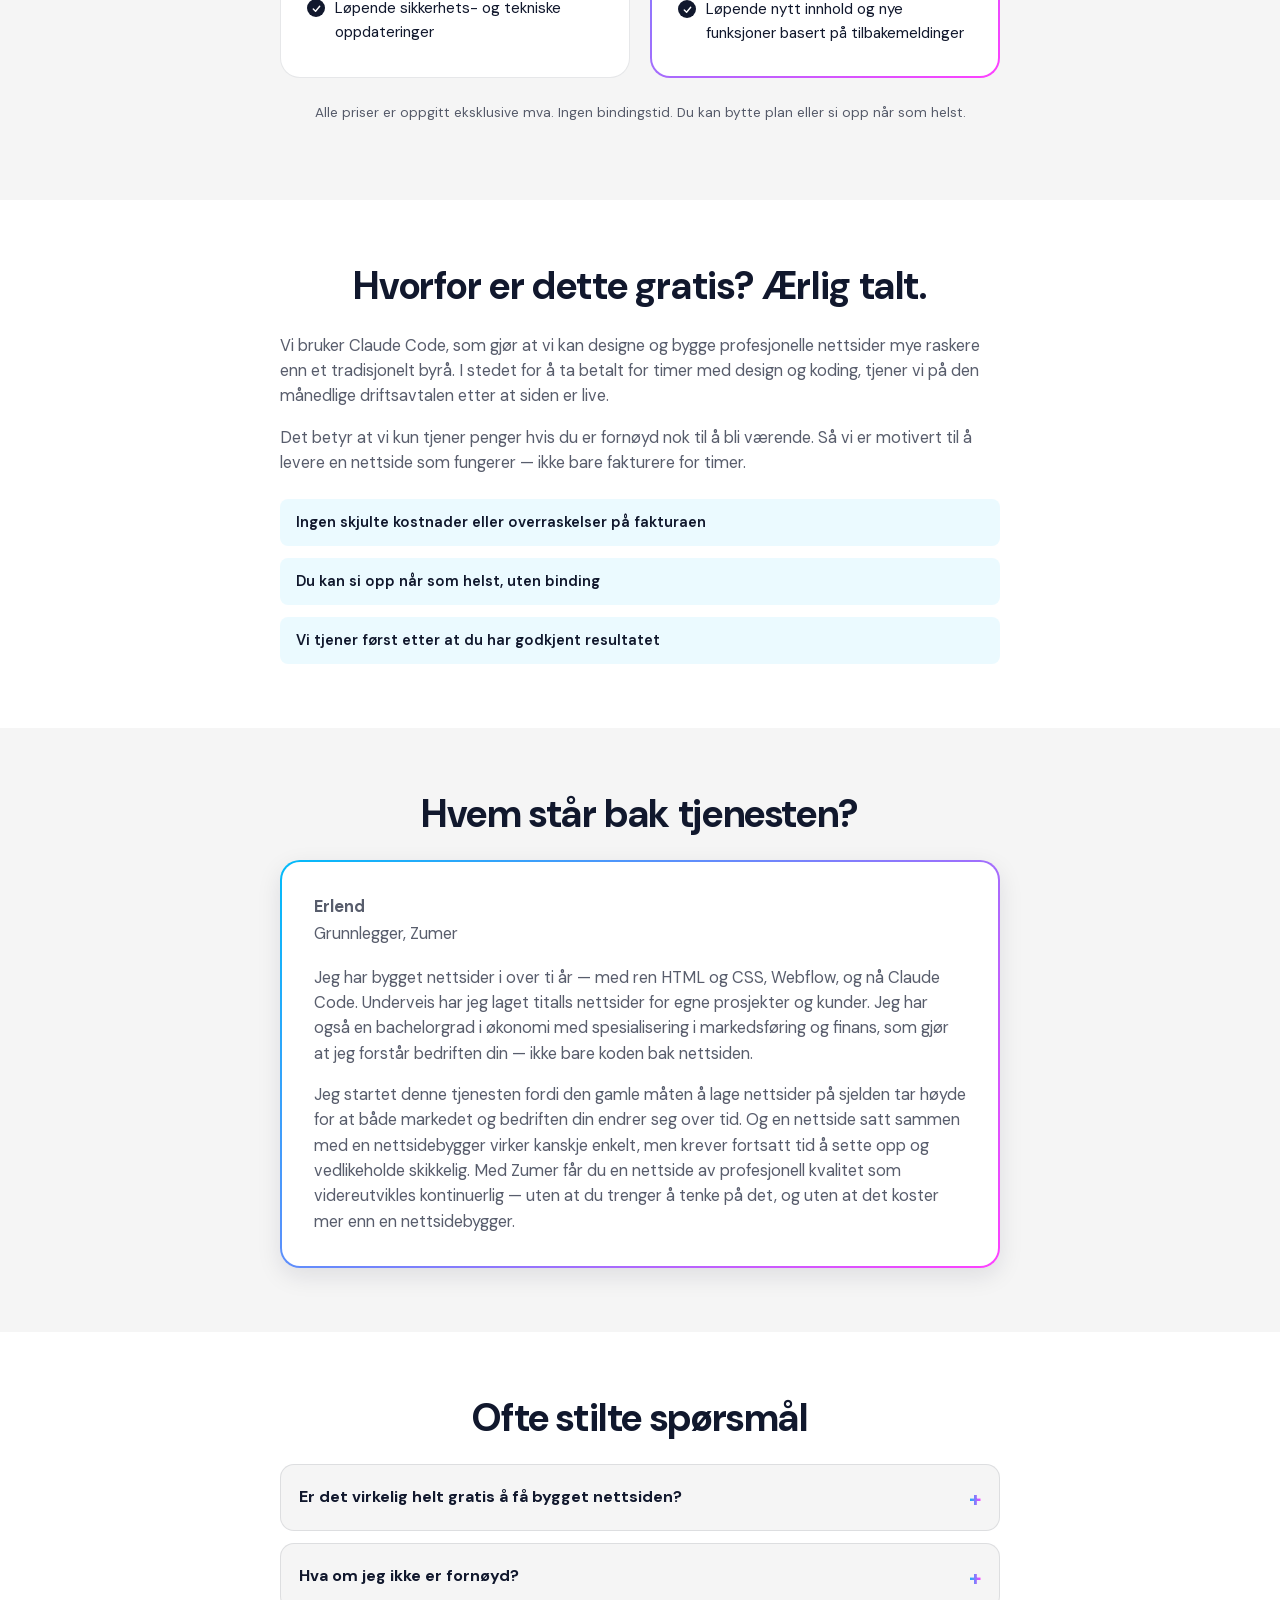
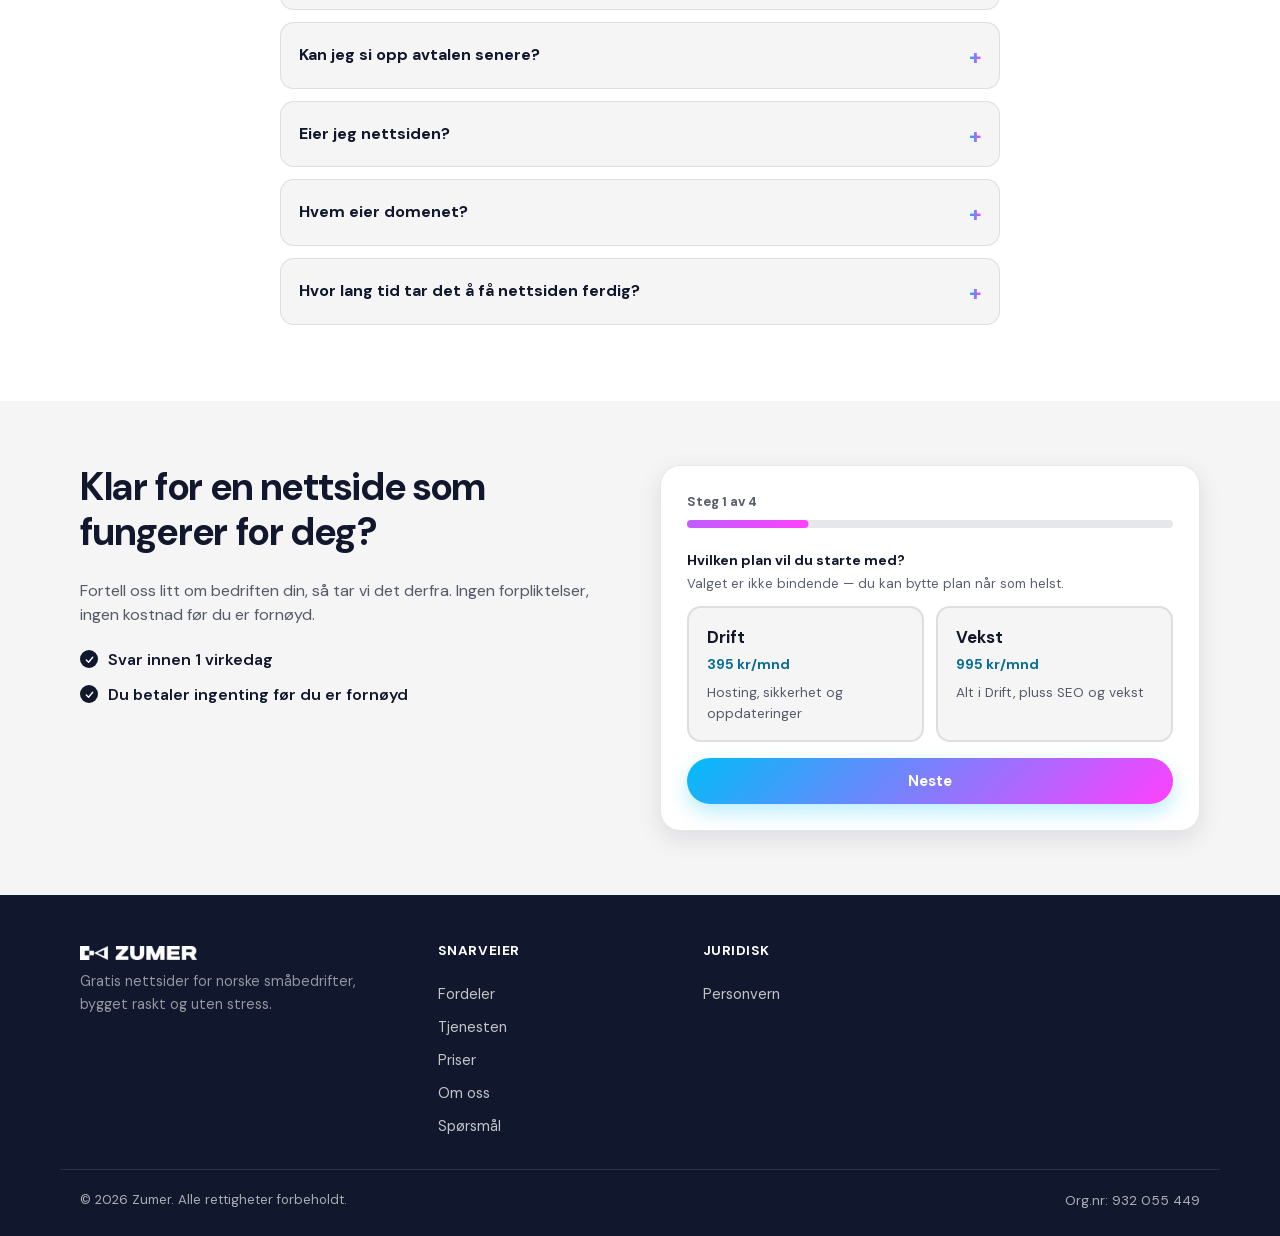
==== commit ccc77ef0: "Subset DM Sans to used characters and weights (62 KB -> 33 KB) Keeps the optical-size and 400-800 we" ====
--- a/index.html
+++ b/index.html
@@ -6,7 +6,7 @@
 <title>Zumer — Gratis nettside for din bedrift</title>
 <meta name="description" content="Vi bygger en profesjonell nettside til din bedrift helt gratis. Du betaler først når du er fornøyd — fra 395 kr/mnd for drift, sikkerhet og oppdateringer.">
 <link rel="icon" href="img/favicon.png">
-<link rel="preload" href="/fonts/dm-sans-latin.woff2" as="font" type="font/woff2" crossorigin>
+<link rel="preload" href="/fonts/dm-sans-subset.woff2" as="font" type="font/woff2" crossorigin>
 <!-- Meta Pixel Code -->
 <script>
 !function(f,b,e,v,n,t,s)
--- a/css/styles.css
+++ b/css/styles.css
@@ -1,10 +1,10 @@
 @font-face {
   font-family: 'DM Sans';
-  src: url('../fonts/dm-sans-latin.woff2') format('woff2');
+  src: url('../fonts/dm-sans-subset.woff2') format('woff2');
   font-weight: 400 800;
   font-style: normal;
   font-display: swap;
-  unicode-range: U+0000-00FF, U+0131, U+0152-0153, U+02BB-02BC, U+02C6, U+02DA, U+02DC, U+0304, U+0308, U+0329, U+2000-206F, U+20AC, U+2122, U+2191, U+2193, U+2212, U+2215, U+FEFF, U+FFFD;
+  unicode-range: U+0020-007E, U+00A0-00FF, U+2013-2014, U+2018-201E, U+2022, U+2026, U+20AC, U+2192, U+2212;
 }
 
 :root {
